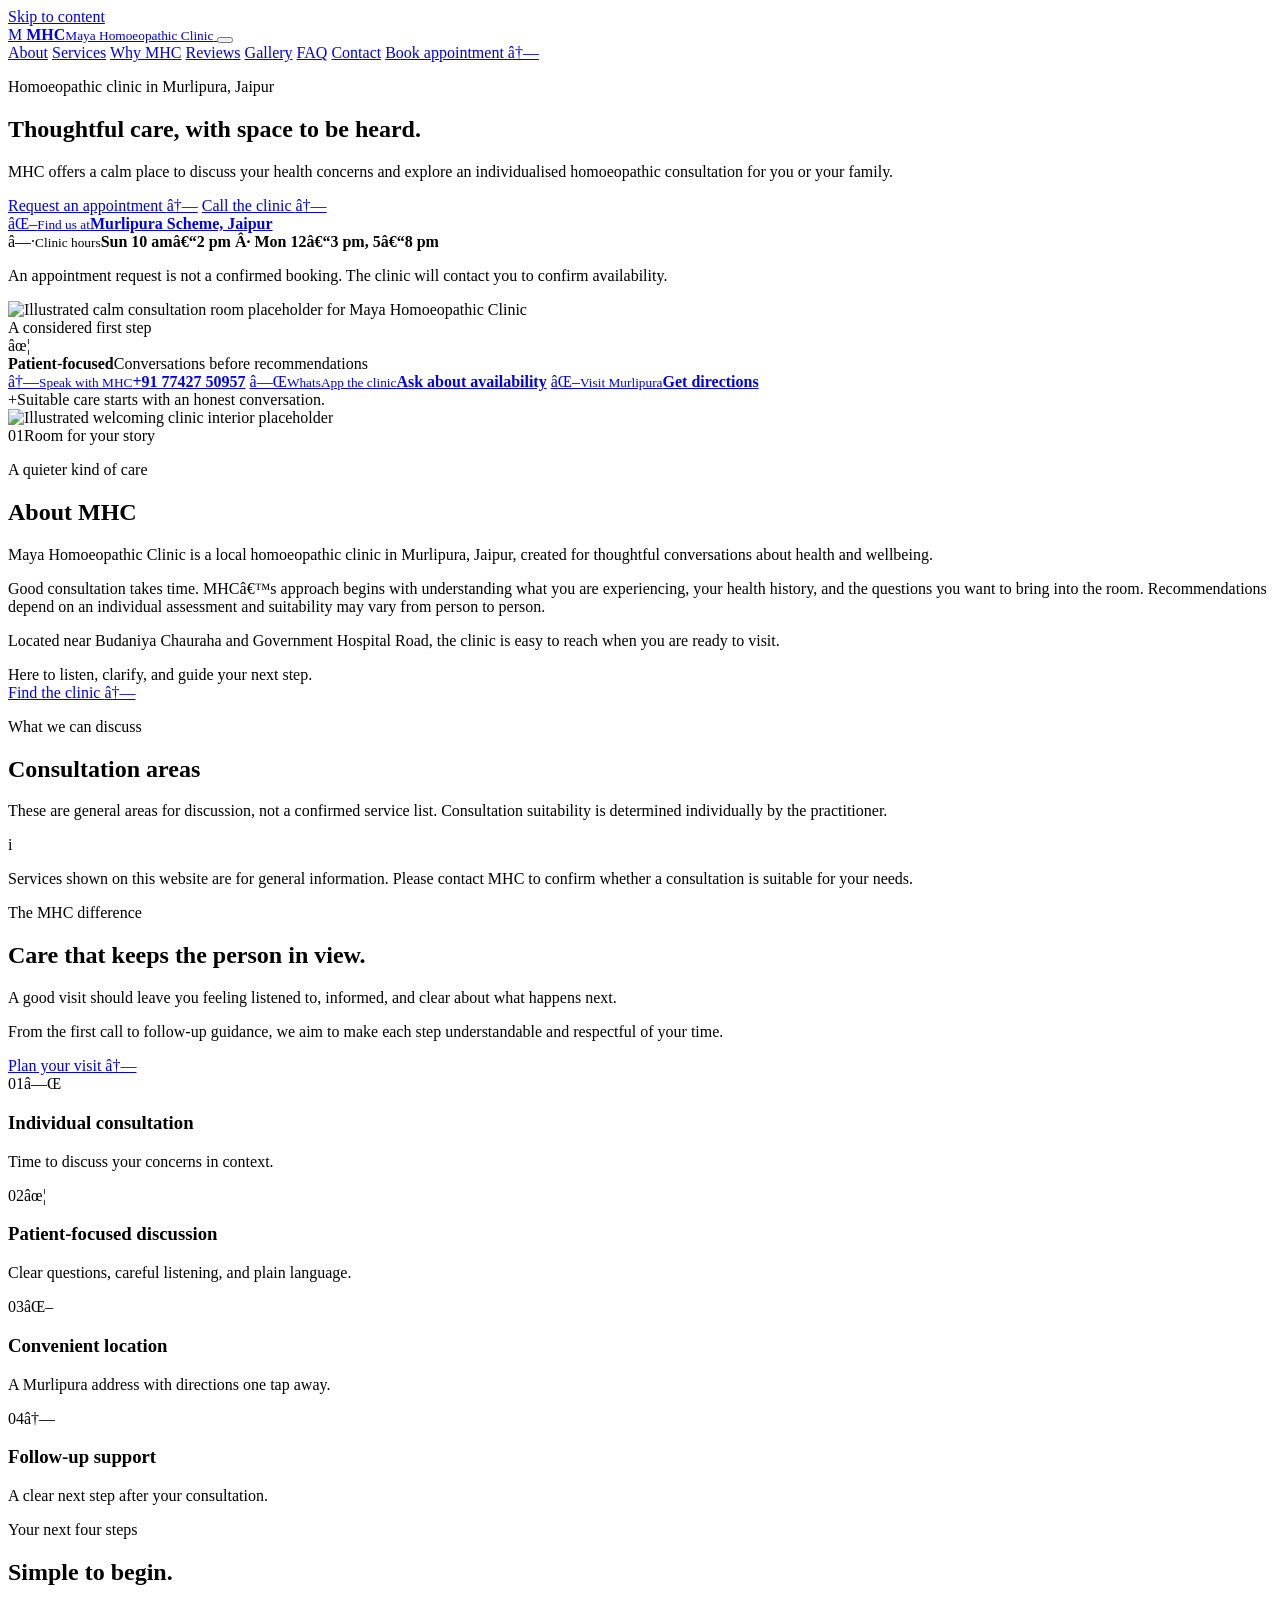
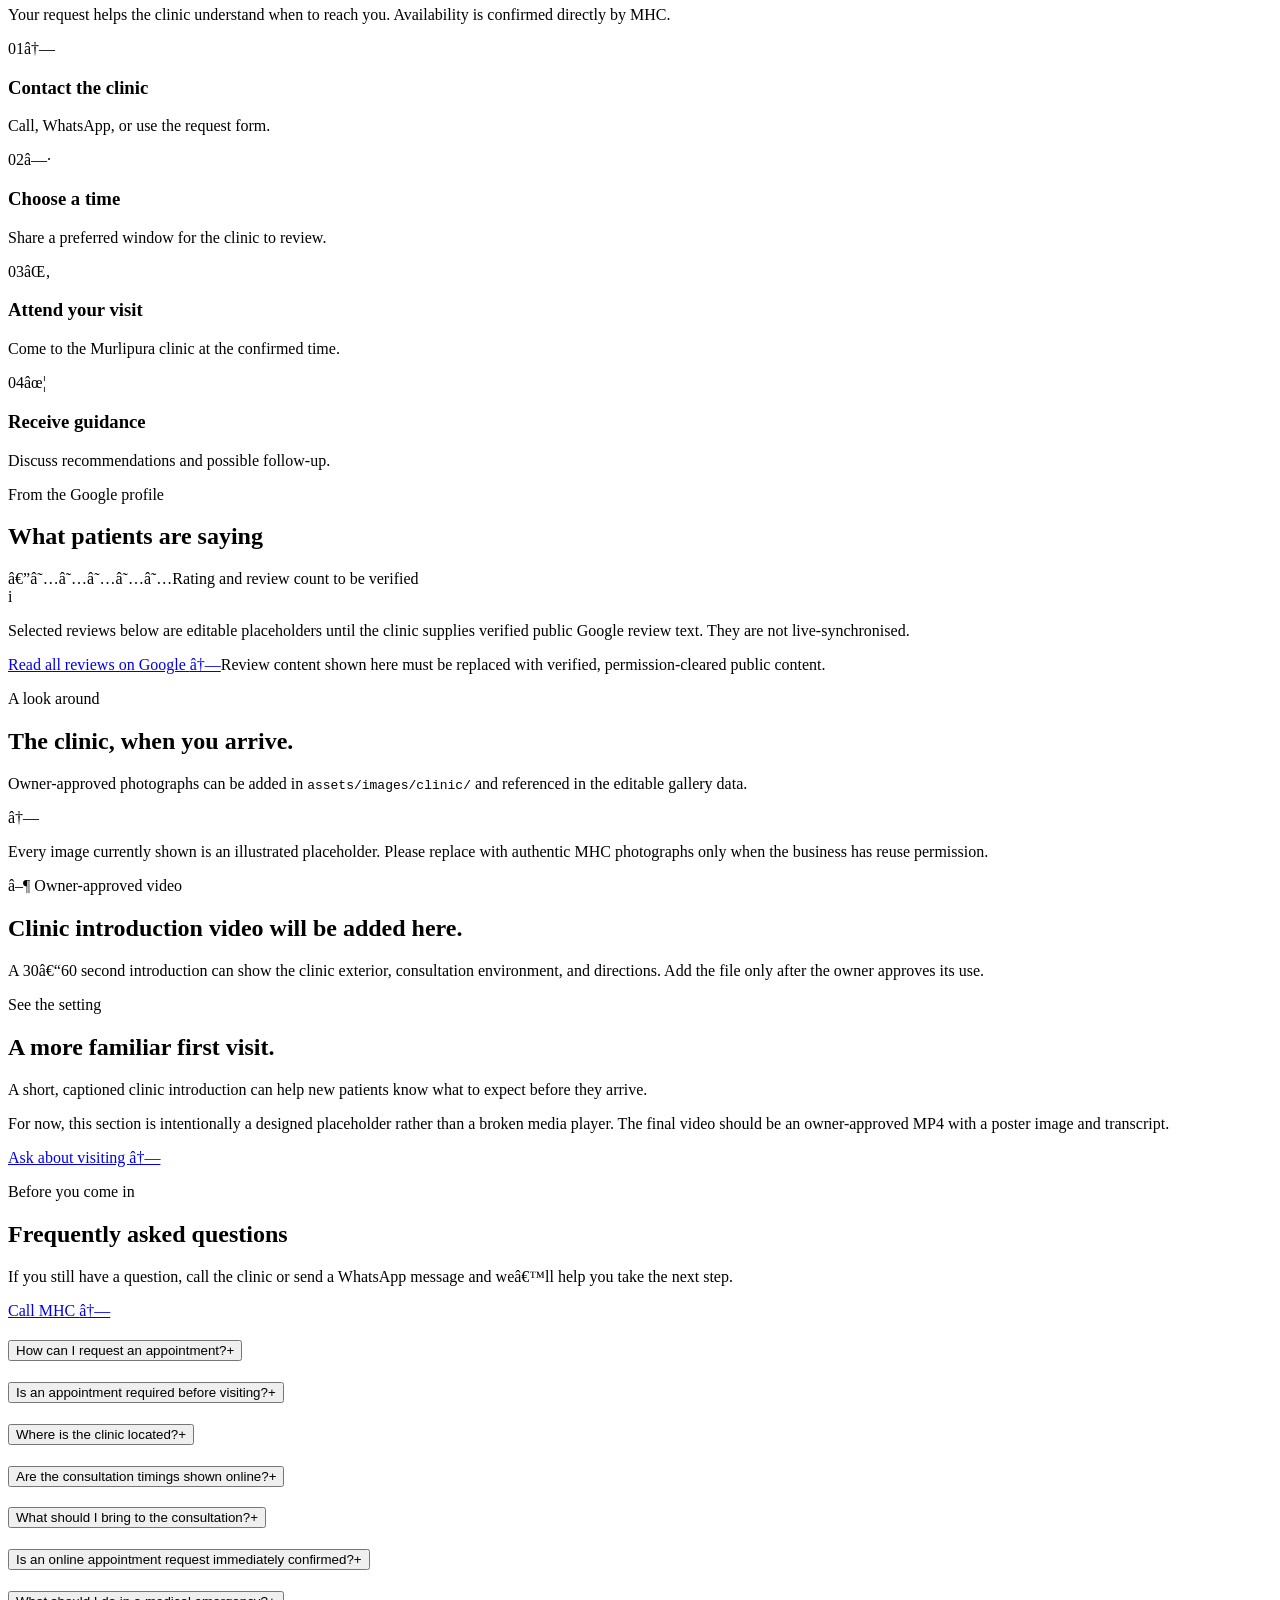
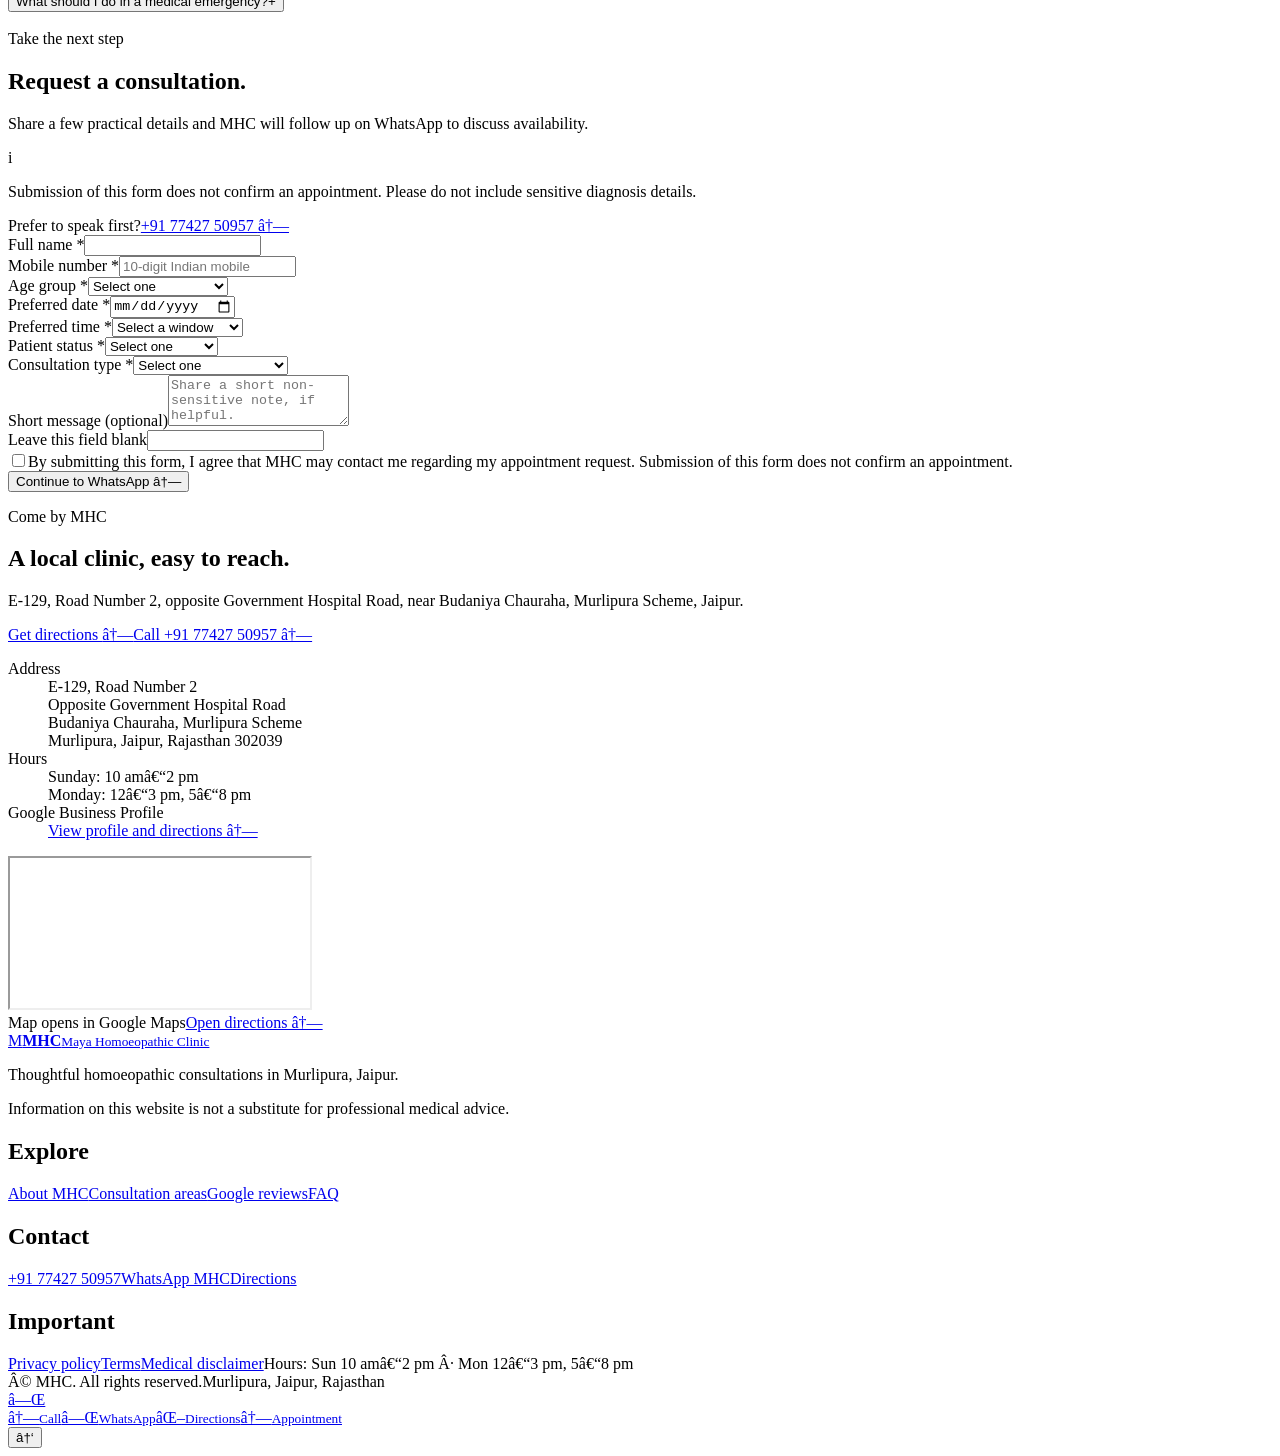
==== index.html @ d39093b4 "Add MHC clinic website" ====
<!doctype html>
<html lang="en">
<head>
  <meta charset="utf-8">
  <meta name="viewport" content="width=device-width, initial-scale=1">
  <meta name="theme-color" content="#173f3a">
  <meta name="description" content="Maya Homoeopathic Clinic in Murlipura, Jaipur. Request an individualised homoeopathic consultation, call the clinic, or get directions to E-129, Road Number 2.">
  <meta name="robots" content="index, follow">
  <link rel="canonical" href="./">
  <meta property="og:type" content="website">
  <meta property="og:title" content="MHC â€“ Maya Homoeopathic Clinic in Murlipura, Jaipur">
  <meta property="og:description" content="A calm, patient-focused homoeopathic clinic in Murlipura, Jaipur. Discuss your health concerns and request a consultation.">
  <meta property="og:image" content="assets/images/placeholders/hero-illustration.svg">
  <meta property="og:url" content="./">
  <meta name="twitter:card" content="summary_large_image">
  <meta name="twitter:title" content="MHC â€“ Maya Homoeopathic Clinic in Murlipura, Jaipur">
  <meta name="twitter:description" content="Patient-focused homoeopathic consultations in Murlipura, Jaipur.">
  <meta name="twitter:image" content="assets/images/placeholders/hero-illustration.svg">
  <link rel="icon" href="favicon.svg" type="image/svg+xml">
  <link rel="manifest" href="manifest.webmanifest">
  <link rel="stylesheet" href="assets/css/style.css">
  <link rel="stylesheet" href="assets/css/responsive.css">
  <script type="application/ld+json" id="local-business-schema"></script>
  <title>MHC â€“ Maya Homoeopathic Clinic in Murlipura, Jaipur</title>
</head>
<body>
  <a class="skip-link" href="#main-content">Skip to content</a>

  <header class="site-header" data-header>
    <div class="container header-inner">
      <a class="brand" href="#home" aria-label="MHC home">
        <span class="brand-mark" aria-hidden="true">M</span>
        <span class="brand-copy"><strong>MHC</strong><small>Maya Homoeopathic Clinic</small></span>
      </a>
      <button class="menu-toggle" type="button" aria-expanded="false" aria-controls="site-navigation" aria-label="Open navigation menu" data-menu-toggle>
        <span></span><span></span><span></span>
      </button>
      <nav class="site-navigation" id="site-navigation" aria-label="Primary navigation" data-navigation>
        <a href="#about">About</a>
        <a href="#services">Services</a>
        <a href="#why-mhc">Why MHC</a>
        <a href="#reviews">Reviews</a>
        <a href="#gallery">Gallery</a>
        <a href="#faq">FAQ</a>
        <a href="#contact">Contact</a>
        <a class="button button-small button-light nav-appointment" href="#appointment">Book appointment <span aria-hidden="true">â†—</span></a>
      </nav>
    </div>
  </header>

  <main id="main-content">
    <section class="hero section-dark" id="home" aria-labelledby="hero-title">
      <div class="hero-grain" aria-hidden="true"></div>
      <div class="container hero-grid">
        <div class="hero-copy reveal">
          <p class="eyebrow eyebrow-light"><span class="eyebrow-dot"></span> Homoeopathic clinic in Murlipura, Jaipur</p>
          <h1 id="hero-title">Thoughtful care, with space to be heard.</h1>
          <p class="hero-intro">MHC offers a calm place to discuss your health concerns and explore an individualised homoeopathic consultation for you or your family.</p>
          <div class="hero-actions">
            <a class="button button-primary" href="#appointment">Request an appointment <span aria-hidden="true">â†—</span></a>
            <a class="text-link light-link" href="tel:+917742750957">Call the clinic <span aria-hidden="true">â†—</span></a>
          </div>
          <div class="hero-meta">
            <a class="meta-item" href="https://maps.app.goo.gl/C6GqfpCFMwrkzAmm8" target="_blank" rel="noopener noreferrer">
              <span class="meta-icon" aria-hidden="true">âŒ–</span><span><small>Find us at</small><strong>Murlipura Scheme, Jaipur</strong></span>
            </a>
            <span class="meta-divider" aria-hidden="true"></span>
            <div class="meta-item meta-muted"><span class="meta-icon" aria-hidden="true">â—·</span><span><small>Clinic hours</small><strong data-hours-summary>Sun 10 amâ€“2 pm Â· Mon 12â€“3 pm, 5â€“8 pm</strong></span></div>
          </div>
          <p class="micro-note light-note">An appointment request is not a confirmed booking. The clinic will contact you to confirm availability.</p>
        </div>
        <div class="hero-visual reveal reveal-delay">
          <div class="hero-image-frame">
            <!-- Placeholder image: replace with an owner-approved MHC clinic photograph before publishing. -->
            <img src="assets/images/placeholders/hero-illustration.svg" width="760" height="820" alt="Illustrated calm consultation room placeholder for Maya Homoeopathic Clinic" fetchpriority="high">
            <div class="image-label"><span class="image-label-dot"></span> A considered first step</div>
          </div>
          <div class="hero-floating-card">
            <span class="floating-card-icon" aria-hidden="true">âœ¦</span>
            <div><strong>Patient-focused</strong><span>Conversations before recommendations</span></div>
          </div>
        </div>
      </div>
      <div class="hero-bottom-line" aria-hidden="true"><span></span><span></span><span></span></div>
    </section>

    <section class="trust-strip" aria-label="MHC quick actions">
      <div class="container trust-grid">
        <a class="trust-action" href="tel:+917742750957"><span class="action-icon" aria-hidden="true">â†—</span><span><small>Speak with MHC</small><strong>+91 77427 50957</strong></span></a>
        <a class="trust-action" href="https://wa.me/917742750957?text=Hello%20MHC%2C%20I%20would%20like%20to%20request%20an%20appointment.%20Please%20share%20the%20available%20consultation%20time." target="_blank" rel="noopener noreferrer"><span class="action-icon action-icon-sage" aria-hidden="true">â—Œ</span><span><small>WhatsApp the clinic</small><strong>Ask about availability</strong></span></a>
        <a class="trust-action" href="https://maps.app.goo.gl/C6GqfpCFMwrkzAmm8" target="_blank" rel="noopener noreferrer"><span class="action-icon action-icon-gold" aria-hidden="true">âŒ–</span><span><small>Visit Murlipura</small><strong>Get directions</strong></span></a>
        <div class="trust-note"><span class="trust-note-mark" aria-hidden="true">+</span><span>Suitable care starts with an honest conversation.</span></div>
      </div>
    </section>

    <section class="section section-ivory" id="about" aria-labelledby="about-title">
      <div class="container split-grid about-grid">
        <div class="section-visual reveal">
          <div class="arch-image">
            <!-- Placeholder image: replace with an authentic MHC reception or consultation photograph before publishing. -->
            <img src="assets/images/placeholders/about-illustration.svg" width="700" height="820" alt="Illustrated welcoming clinic interior placeholder" loading="lazy">
          </div>
          <div class="visual-caption"><span>01</span><span>Room for your story</span></div>
        </div>
        <div class="section-copy reveal">
          <p class="eyebrow">A quieter kind of care</p>
          <h2 id="about-title">About MHC</h2>
          <p class="lead">Maya Homoeopathic Clinic is a local homoeopathic clinic in Murlipura, Jaipur, created for thoughtful conversations about health and wellbeing.</p>
          <p>Good consultation takes time. MHCâ€™s approach begins with understanding what you are experiencing, your health history, and the questions you want to bring into the room. Recommendations depend on an individual assessment and suitability may vary from person to person.</p>
          <p>Located near Budaniya Chauraha and Government Hospital Road, the clinic is easy to reach when you are ready to visit.</p>
          <div class="signature-row"><span class="signature-line"></span><span>Here to listen, clarify, and guide your next step.</span></div>
          <a class="text-link" href="#contact">Find the clinic <span aria-hidden="true">â†—</span></a>
        </div>
      </div>
    </section>

    <section class="section section-sage" id="services" aria-labelledby="services-title">
      <div class="container">
        <div class="section-heading heading-row reveal">
          <div><p class="eyebrow">What we can discuss</p><h2 id="services-title">Consultation areas</h2></div>
          <p class="heading-aside">These are general areas for discussion, not a confirmed service list. Consultation suitability is determined individually by the practitioner.</p>
        </div>
        <div class="services-grid" data-services></div>
        <div class="notice notice-light"><span class="notice-icon" aria-hidden="true">i</span><p>Services shown on this website are for general information. Please contact MHC to confirm whether a consultation is suitable for your needs.</p></div>
      </div>
    </section>

    <section class="section section-ivory why-section" id="why-mhc" aria-labelledby="why-title">
      <div class="container why-grid">
        <div class="section-copy reveal"><p class="eyebrow">The MHC difference</p><h2 id="why-title">Care that keeps the person in view.</h2><p class="lead">A good visit should leave you feeling listened to, informed, and clear about what happens next.</p><p>From the first call to follow-up guidance, we aim to make each step understandable and respectful of your time.</p><a class="button button-outline" href="#appointment">Plan your visit <span aria-hidden="true">â†—</span></a></div>
        <div class="principles-grid reveal reveal-delay">
          <article class="principle-card"><span class="principle-number">01</span><span class="principle-icon" aria-hidden="true">â—Œ</span><h3>Individual consultation</h3><p>Time to discuss your concerns in context.</p></article>
          <article class="principle-card"><span class="principle-number">02</span><span class="principle-icon" aria-hidden="true">âœ¦</span><h3>Patient-focused discussion</h3><p>Clear questions, careful listening, and plain language.</p></article>
          <article class="principle-card"><span class="principle-number">03</span><span class="principle-icon" aria-hidden="true">âŒ–</span><h3>Convenient location</h3><p>A Murlipura address with directions one tap away.</p></article>
          <article class="principle-card"><span class="principle-number">04</span><span class="principle-icon" aria-hidden="true">â†—</span><h3>Follow-up support</h3><p>A clear next step after your consultation.</p></article>
        </div>
      </div>
    </section>

    <section class="journey-band section-dark" aria-labelledby="journey-title">
      <div class="container">
        <div class="heading-row journey-heading reveal"><div><p class="eyebrow eyebrow-light">Your next four steps</p><h2 id="journey-title">Simple to begin.</h2></div><p class="heading-aside light-copy">Your request helps the clinic understand when to reach you. Availability is confirmed directly by MHC.</p></div>
        <div class="journey-grid">
          <div class="journey-step reveal"><span class="journey-index">01</span><span class="journey-icon" aria-hidden="true">â†—</span><h3>Contact the clinic</h3><p>Call, WhatsApp, or use the request form.</p></div>
          <div class="journey-step reveal reveal-delay"><span class="journey-index">02</span><span class="journey-icon" aria-hidden="true">â—·</span><h3>Choose a time</h3><p>Share a preferred window for the clinic to review.</p></div>
          <div class="journey-step reveal reveal-delay-2"><span class="journey-index">03</span><span class="journey-icon" aria-hidden="true">âŒ‚</span><h3>Attend your visit</h3><p>Come to the Murlipura clinic at the confirmed time.</p></div>
          <div class="journey-step reveal reveal-delay-3"><span class="journey-index">04</span><span class="journey-icon" aria-hidden="true">âœ¦</span><h3>Receive guidance</h3><p>Discuss recommendations and possible follow-up.</p></div>
        </div>
      </div>
    </section>

    <section class="section section-ivory review-section" id="reviews" aria-labelledby="reviews-title">
      <div class="container">
        <div class="heading-row reveal"><div><p class="eyebrow">From the Google profile</p><h2 id="reviews-title">What patients are saying</h2></div><div class="review-summary" data-review-summary><span class="rating-number">â€”</span><span class="stars" aria-label="Rating not yet verified">â˜…â˜…â˜…â˜…â˜…</span><span class="review-count">Rating and review count to be verified</span></div></div>
        <div class="review-disclaimer reveal"><span class="notice-icon" aria-hidden="true">i</span><p>Selected reviews below are editable placeholders until the clinic supplies verified public Google review text. They are not live-synchronised.</p></div>
        <div class="reviews-stage reveal" data-reviews-stage>
          <div class="reviews-grid" data-reviews-grid></div>
          <div class="carousel-controls" data-carousel-controls hidden><button class="icon-button" type="button" aria-label="Previous review" data-review-prev>â†</button><span data-review-position>1 / 1</span><button class="icon-button" type="button" aria-label="Next review" data-review-next>â†’</button></div>
        </div>
        <div class="review-links"><a class="button button-outline" href="https://maps.app.goo.gl/C6GqfpCFMwrkzAmm8" target="_blank" rel="noopener noreferrer">Read all reviews on Google <span aria-hidden="true">â†—</span></a><span class="micro-note">Review content shown here must be replaced with verified, permission-cleared public content.</span></div>
      </div>
    </section>

    <section class="section section-beige" id="gallery" aria-labelledby="gallery-title">
      <div class="container">
        <div class="heading-row reveal"><div><p class="eyebrow">A look around</p><h2 id="gallery-title">The clinic, when you arrive.</h2></div><p class="heading-aside">Owner-approved photographs can be added in <code>assets/images/clinic/</code> and referenced in the editable gallery data.</p></div>
        <div class="gallery-grid reveal" data-gallery-grid></div>
        <div class="notice notice-beige"><span class="notice-icon" aria-hidden="true">â†—</span><p>Every image currently shown is an illustrated placeholder. Please replace with authentic MHC photographs only when the business has reuse permission.</p></div>
      </div>
    </section>

    <section class="section section-ivory video-section" aria-labelledby="video-title">
      <div class="container video-grid">
        <div class="video-placeholder reveal" data-video-placeholder>
          <span class="video-orbit" aria-hidden="true"><span>â–¶</span></span>
          <span class="video-label">Owner-approved video</span>
          <h2>Clinic introduction video will be added here.</h2>
          <p>A 30â€“60 second introduction can show the clinic exterior, consultation environment, and directions. Add the file only after the owner approves its use.</p>
        </div>
        <div class="section-copy reveal reveal-delay"><p class="eyebrow">See the setting</p><h2 id="video-title">A more familiar first visit.</h2><p class="lead">A short, captioned clinic introduction can help new patients know what to expect before they arrive.</p><p>For now, this section is intentionally a designed placeholder rather than a broken media player. The final video should be an owner-approved MP4 with a poster image and transcript.</p><a class="text-link" href="#contact">Ask about visiting <span aria-hidden="true">â†—</span></a></div>
      </div>
    </section>

    <section class="section section-sage faq-section" id="faq" aria-labelledby="faq-title">
      <div class="container faq-grid">
        <div class="section-copy reveal"><p class="eyebrow">Before you come in</p><h2 id="faq-title">Frequently asked questions</h2><p class="lead">If you still have a question, call the clinic or send a WhatsApp message and weâ€™ll help you take the next step.</p><a class="button button-outline" href="tel:+917742750957">Call MHC <span aria-hidden="true">â†—</span></a></div>
        <div class="faq-list reveal reveal-delay" data-faq-list>
          <div class="faq-item"><h3><button type="button" aria-expanded="false" aria-controls="faq-answer-1" id="faq-question-1" data-faq-trigger>How can I request an appointment?<span aria-hidden="true">+</span></button></h3><div class="faq-answer" id="faq-answer-1" role="region" aria-labelledby="faq-question-1" hidden><p>Use the appointment form on this page, call <a href="tel:+917742750957">+91 77427 50957</a>, or send a WhatsApp message. The clinic will contact you to confirm availability.</p></div></div>
          <div class="faq-item"><h3><button type="button" aria-expanded="false" aria-controls="faq-answer-2" id="faq-question-2" data-faq-trigger>Is an appointment required before visiting?<span aria-hidden="true">+</span></button></h3><div class="faq-answer" id="faq-answer-2" role="region" aria-labelledby="faq-question-2" hidden><p>Please contact the clinic before visiting so the current consultation availability can be confirmed.</p></div></div>
          <div class="faq-item"><h3><button type="button" aria-expanded="false" aria-controls="faq-answer-3" id="faq-question-3" data-faq-trigger>Where is the clinic located?<span aria-hidden="true">+</span></button></h3><div class="faq-answer" id="faq-answer-3" role="region" aria-labelledby="faq-question-3" hidden><p>MHC is at E-129, Road Number 2, Opposite Government Hospital Road, Budaniya Chauraha, Murlipura Scheme, Murlipura, Jaipur, Rajasthan 302039.</p></div></div>
          <div class="faq-item"><h3><button type="button" aria-expanded="false" aria-controls="faq-answer-4" id="faq-question-4" data-faq-trigger>Are the consultation timings shown online?<span aria-hidden="true">+</span></button></h3><div class="faq-answer" id="faq-answer-4" role="region" aria-labelledby="faq-question-4" hidden><p data-hours-faq>Current verified hours are Sunday, 10 amâ€“2 pm, and Monday, 12â€“3 pm and 5â€“8 pm. Please call or WhatsApp the clinic to confirm availability and other days.</p></div></div>
          <div class="faq-item"><h3><button type="button" aria-expanded="false" aria-controls="faq-answer-5" id="faq-question-5" data-faq-trigger>What should I bring to the consultation?<span aria-hidden="true">+</span></button></h3><div class="faq-answer" id="faq-answer-5" role="region" aria-labelledby="faq-question-5" hidden><p>Bring any relevant health history or current medication information you are comfortable discussing. Avoid sharing sensitive diagnosis details in the public form.</p></div></div>
          <div class="faq-item"><h3><button type="button" aria-expanded="false" aria-controls="faq-answer-6" id="faq-question-6" data-faq-trigger>Is an online appointment request immediately confirmed?<span aria-hidden="true">+</span></button></h3><div class="faq-answer" id="faq-answer-6" role="region" aria-labelledby="faq-question-6" hidden><p>No. The form sends a request to WhatsApp; MHC must reply and confirm the available time directly.</p></div></div>
          <div class="faq-item faq-emergency"><h3><button type="button" aria-expanded="false" aria-controls="faq-answer-7" id="faq-question-7" data-faq-trigger>What should I do in a medical emergency?<span aria-hidden="true">+</span></button></h3><div class="faq-answer" id="faq-answer-7" role="region" aria-labelledby="faq-question-7" hidden><p>This clinic website is not an emergency service. For a medical emergency, contact the appropriate emergency service or visit the nearest emergency department immediately.</p></div></div>
        </div>
      </div>
    </section>

    <section class="section section-ivory appointment-section" id="appointment" aria-labelledby="appointment-title">
      <div class="container appointment-grid">
        <div class="appointment-intro reveal"><p class="eyebrow">Take the next step</p><h2 id="appointment-title">Request a consultation.</h2><p class="lead">Share a few practical details and MHC will follow up on WhatsApp to discuss availability.</p><div class="appointment-note"><span class="notice-icon" aria-hidden="true">i</span><p>Submission of this form does not confirm an appointment. Please do not include sensitive diagnosis details.</p></div><div class="appointment-contact"><span>Prefer to speak first?</span><a href="tel:+917742750957">+91 77427 50957 <span aria-hidden="true">â†—</span></a></div></div>
        <div class="form-card reveal reveal-delay">
          <form id="appointment-form" novalidate>
            <div class="form-grid">
              <div class="field field-full"><label for="full-name">Full name <span aria-hidden="true">*</span></label><input id="full-name" name="fullName" type="text" autocomplete="name" required aria-describedby="full-name-error"><span class="field-error" id="full-name-error" role="alert"></span></div>
              <div class="field"><label for="mobile-number">Mobile number <span aria-hidden="true">*</span></label><input id="mobile-number" name="mobile" type="tel" inputmode="numeric" autocomplete="tel" placeholder="10-digit Indian mobile" required aria-describedby="mobile-number-error"><span class="field-error" id="mobile-number-error" role="alert"></span></div>
              <div class="field"><label for="age-group">Age group <span aria-hidden="true">*</span></label><select id="age-group" name="ageGroup" required aria-describedby="age-group-error"><option value="">Select one</option><option>Child (under 12)</option><option>Teenager (12â€“17)</option><option>Adult (18â€“59)</option><option>60+</option></select><span class="field-error" id="age-group-error" role="alert"></span></div>
              <div class="field"><label for="preferred-date">Preferred date <span aria-hidden="true">*</span></label><input id="preferred-date" name="preferredDate" type="date" required aria-describedby="preferred-date-error"><span class="field-error" id="preferred-date-error" role="alert"></span></div>
              <div class="field"><label for="preferred-time">Preferred time <span aria-hidden="true">*</span></label><select id="preferred-time" name="preferredTime" required aria-describedby="preferred-time-error"><option value="">Select a window</option><option>Morning</option><option>Afternoon</option><option>Evening</option><option>Any available time</option></select><span class="field-error" id="preferred-time-error" role="alert"></span></div>
              <div class="field"><label for="patient-status">Patient status <span aria-hidden="true">*</span></label><select id="patient-status" name="patientStatus" required aria-describedby="patient-status-error"><option value="">Select one</option><option>New patient</option><option>Existing patient</option></select><span class="field-error" id="patient-status-error" role="alert"></span></div>
              <div class="field"><label for="consultation-type">Consultation type <span aria-hidden="true">*</span></label><select id="consultation-type" name="consultationType" required aria-describedby="consultation-type-error"><option value="">Select one</option><option>General consultation</option><option>Family consultation</option><option>Follow-up consultation</option><option>Not sure yet</option></select><span class="field-error" id="consultation-type-error" role="alert"></span></div>
              <div class="field field-full"><label for="short-message">Short message <span class="optional">(optional)</span></label><textarea id="short-message" name="message" rows="3" maxlength="240" placeholder="Share a short non-sensitive note, if helpful."></textarea></div>
              <div class="honeypot" aria-hidden="true"><label for="website">Leave this field blank</label><input id="website" name="website" type="text" tabindex="-1" autocomplete="off"></div>
              <div class="field field-full consent-field"><label class="checkbox-label" for="consent"><input id="consent" name="consent" type="checkbox" required aria-describedby="consent-error"><span>By submitting this form, I agree that MHC may contact me regarding my appointment request. Submission of this form does not confirm an appointment.</span></label><span class="field-error" id="consent-error" role="alert"></span></div>
              <div class="field field-full"><button class="button button-primary button-submit" type="submit" data-submit-button>Continue to WhatsApp <span aria-hidden="true">â†—</span></button><p class="form-status" id="form-status" role="status" aria-live="polite"></p></div>
            </div>
          </form>
        </div>
      </div>
    </section>

    <section class="section contact-section section-dark" id="contact" aria-labelledby="contact-title">
      <div class="container contact-grid">
        <div class="contact-copy reveal"><p class="eyebrow eyebrow-light">Come by MHC</p><h2 id="contact-title">A local clinic, easy to reach.</h2><p class="lead light-copy">E-129, Road Number 2, opposite Government Hospital Road, near Budaniya Chauraha, Murlipura Scheme, Jaipur.</p><div class="contact-actions"><a class="button button-primary" href="https://maps.app.goo.gl/C6GqfpCFMwrkzAmm8" target="_blank" rel="noopener noreferrer">Get directions <span aria-hidden="true">â†—</span></a><a class="text-link light-link" href="tel:+917742750957">Call +91 77427 50957 <span aria-hidden="true">â†—</span></a></div><dl class="contact-list"><div><dt>Address</dt><dd>E-129, Road Number 2<br>Opposite Government Hospital Road<br>Budaniya Chauraha, Murlipura Scheme<br>Murlipura, Jaipur, Rajasthan 302039</dd></div><div><dt>Hours</dt><dd data-hours-list>Sunday: 10 amâ€“2 pm<br>Monday: 12â€“3 pm, 5â€“8 pm</dd></div><div><dt>Google Business Profile</dt><dd><a href="https://maps.app.goo.gl/C6GqfpCFMwrkzAmm8" target="_blank" rel="noopener noreferrer">View profile and directions â†—</a></dd></div></dl></div>
        <div class="map-card reveal reveal-delay"><iframe title="Map showing Maya Homoeopathic Clinic area in Murlipura, Jaipur" src="https://www.google.com/maps?q=E-129%2C%20Road%20Number%202%2C%20Murlipura%2C%20Jaipur%2C%20Rajasthan%20302039&output=embed" loading="lazy" referrerpolicy="no-referrer-when-downgrade"></iframe><div class="map-fallback"><span>Map opens in Google Maps</span><a href="https://maps.app.goo.gl/C6GqfpCFMwrkzAmm8" target="_blank" rel="noopener noreferrer">Open directions â†—</a></div></div>
      </div>
    </section>
  </main>

  <footer class="site-footer">
    <div class="container footer-grid">
      <div class="footer-brand"><a class="brand brand-footer" href="#home" aria-label="Back to MHC home"><span class="brand-mark" aria-hidden="true">M</span><span class="brand-copy"><strong>MHC</strong><small>Maya Homoeopathic Clinic</small></span></a><p>Thoughtful homoeopathic consultations in Murlipura, Jaipur.</p><p class="footer-disclaimer">Information on this website is not a substitute for professional medical advice.</p></div>
      <div class="footer-column"><h2>Explore</h2><a href="#about">About MHC</a><a href="#services">Consultation areas</a><a href="#reviews">Google reviews</a><a href="#faq">FAQ</a></div>
      <div class="footer-column"><h2>Contact</h2><a href="tel:+917742750957">+91 77427 50957</a><a href="https://wa.me/917742750957?text=Hello%20MHC%2C%20I%20would%20like%20to%20request%20an%20appointment.%20Please%20share%20the%20available%20consultation%20time." target="_blank" rel="noopener noreferrer">WhatsApp MHC</a><a href="https://maps.app.goo.gl/C6GqfpCFMwrkzAmm8" target="_blank" rel="noopener noreferrer">Directions</a></div>
      <div class="footer-column"><h2>Important</h2><a href="privacy-policy.html">Privacy policy</a><a href="terms.html">Terms</a><a href="disclaimer.html">Medical disclaimer</a><span>Hours: Sun 10 amâ€“2 pm Â· Mon 12â€“3 pm, 5â€“8 pm</span></div>
    </div>
    <div class="container footer-bottom"><span>Â© <span data-copyright-year></span> MHC. All rights reserved.</span><span>Murlipura, Jaipur, Rajasthan</span></div>
  </footer>

  <a class="floating-whatsapp" href="https://wa.me/917742750957?text=Hello%20MHC%2C%20I%20would%20like%20to%20request%20an%20appointment.%20Please%20share%20the%20available%20consultation%20time." target="_blank" rel="noopener noreferrer" aria-label="Message MHC on WhatsApp"><span aria-hidden="true">â—Œ</span></a>
  <div class="mobile-actions" aria-label="Quick actions"><a href="tel:+917742750957"><span aria-hidden="true">â†—</span><small>Call</small></a><a href="https://wa.me/917742750957?text=Hello%20MHC%2C%20I%20would%20like%20to%20request%20an%20appointment.%20Please%20share%20the%20available%20consultation%20time." target="_blank" rel="noopener noreferrer"><span aria-hidden="true">â—Œ</span><small>WhatsApp</small></a><a href="https://maps.app.goo.gl/C6GqfpCFMwrkzAmm8" target="_blank" rel="noopener noreferrer"><span aria-hidden="true">âŒ–</span><small>Directions</small></a><a href="#appointment"><span aria-hidden="true">â†—</span><small>Appointment</small></a></div>
  <button class="scroll-top" type="button" aria-label="Scroll to top" data-scroll-top>â†‘</button>

  <div class="lightbox" role="dialog" aria-modal="true" aria-labelledby="lightbox-title" hidden data-lightbox><div class="lightbox-backdrop" data-lightbox-close></div><div class="lightbox-panel"><button class="lightbox-close" type="button" aria-label="Close image viewer" data-lightbox-close>Ã—</button><button class="lightbox-nav lightbox-prev" type="button" aria-label="Previous image" data-lightbox-prev>â†</button><figure><img src="" alt="" data-lightbox-image><figcaption id="lightbox-title" data-lightbox-caption></figcaption></figure><button class="lightbox-nav lightbox-next" type="button" aria-label="Next image" data-lightbox-next>â†’</button></div></div>

  <script src="assets/js/content-data.js"></script>
  <script src="assets/js/main.js" defer></script>
  <script src="assets/js/reviews.js" defer></script>
  <script src="assets/js/appointment.js" defer></script>
</body>
</html>
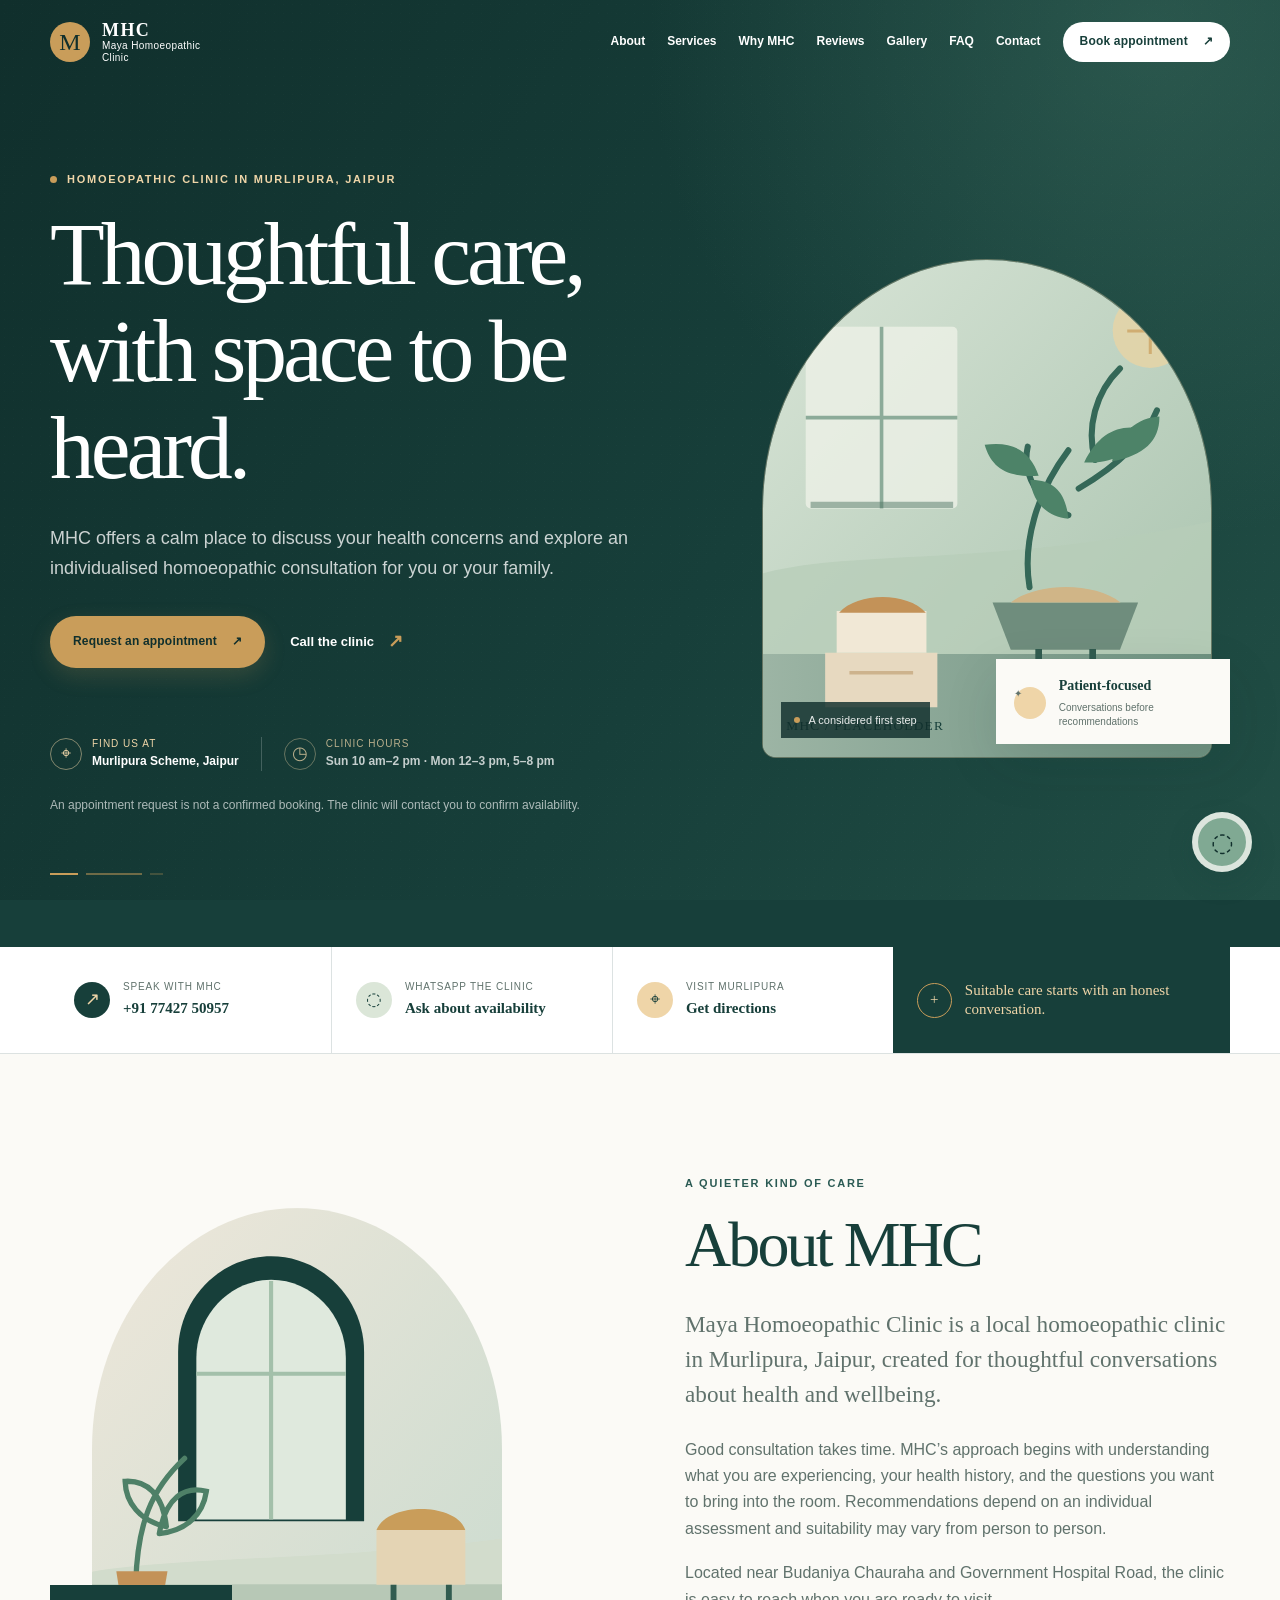
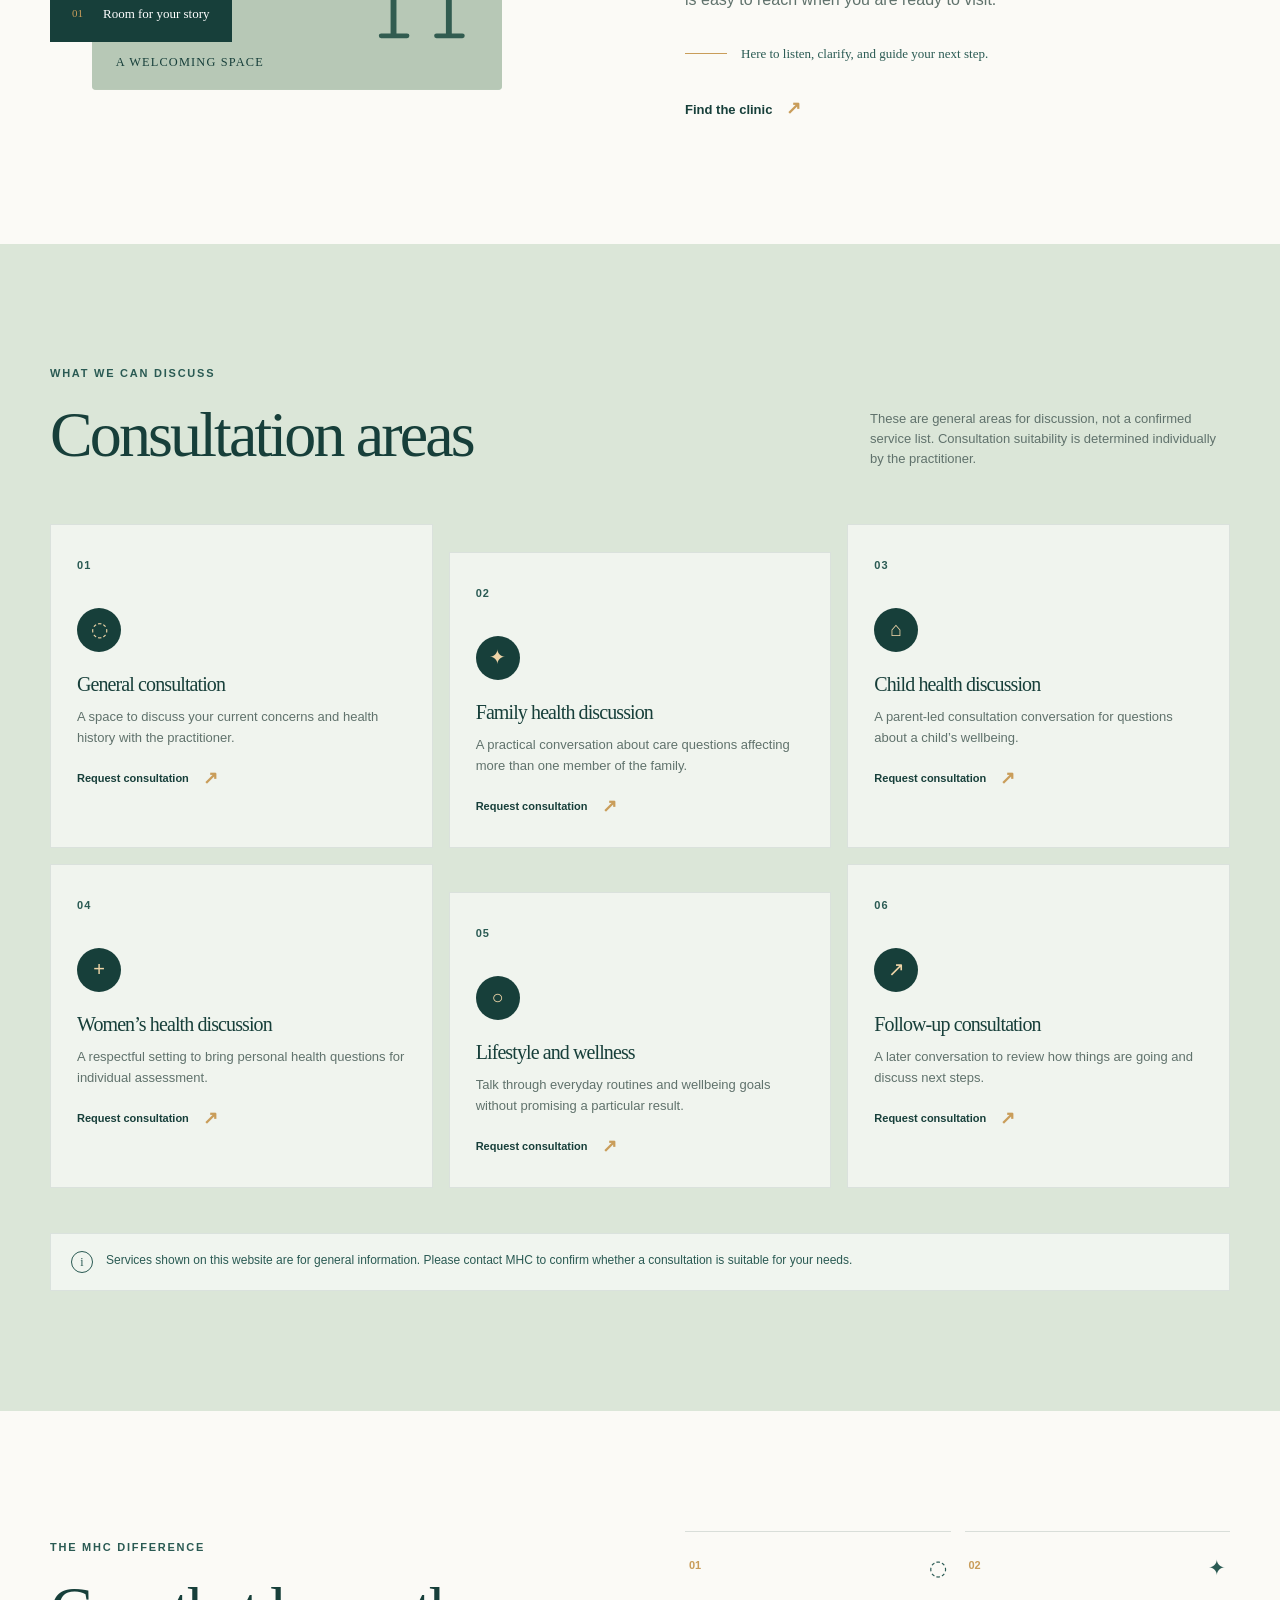
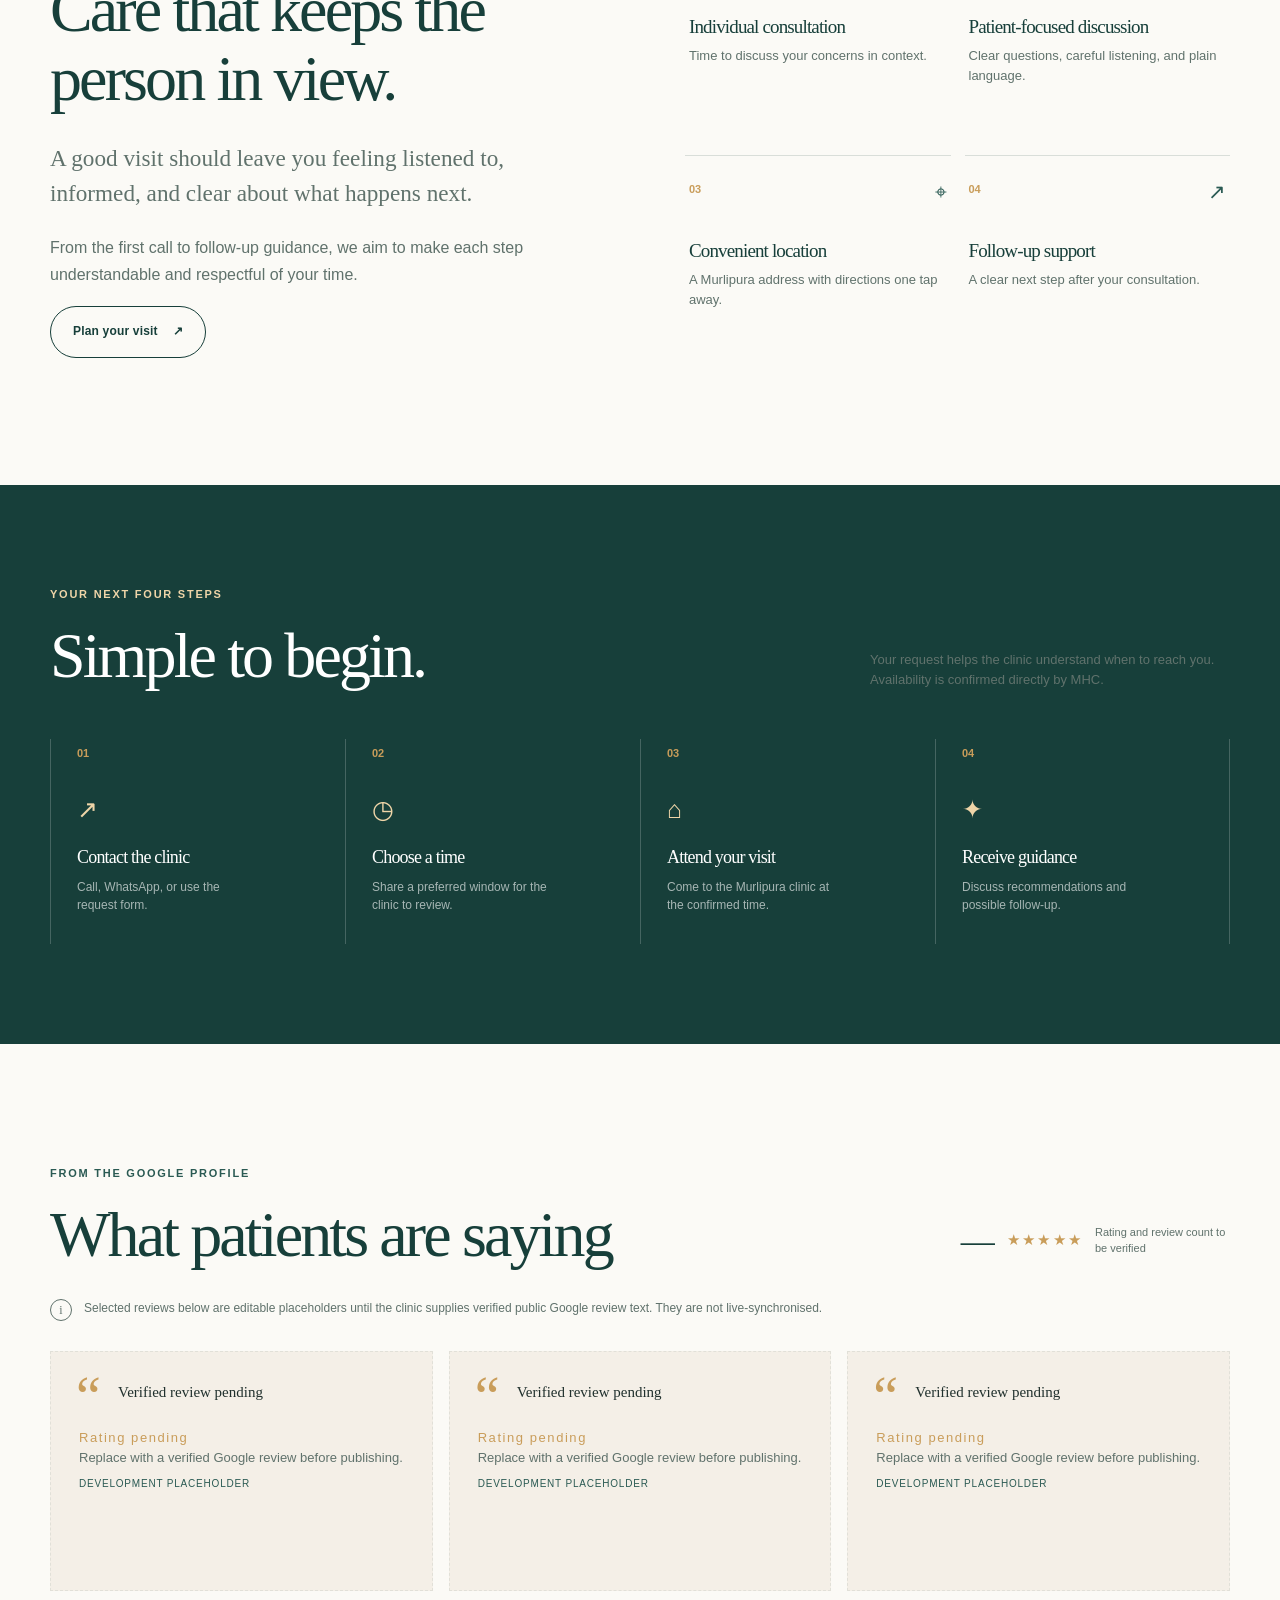
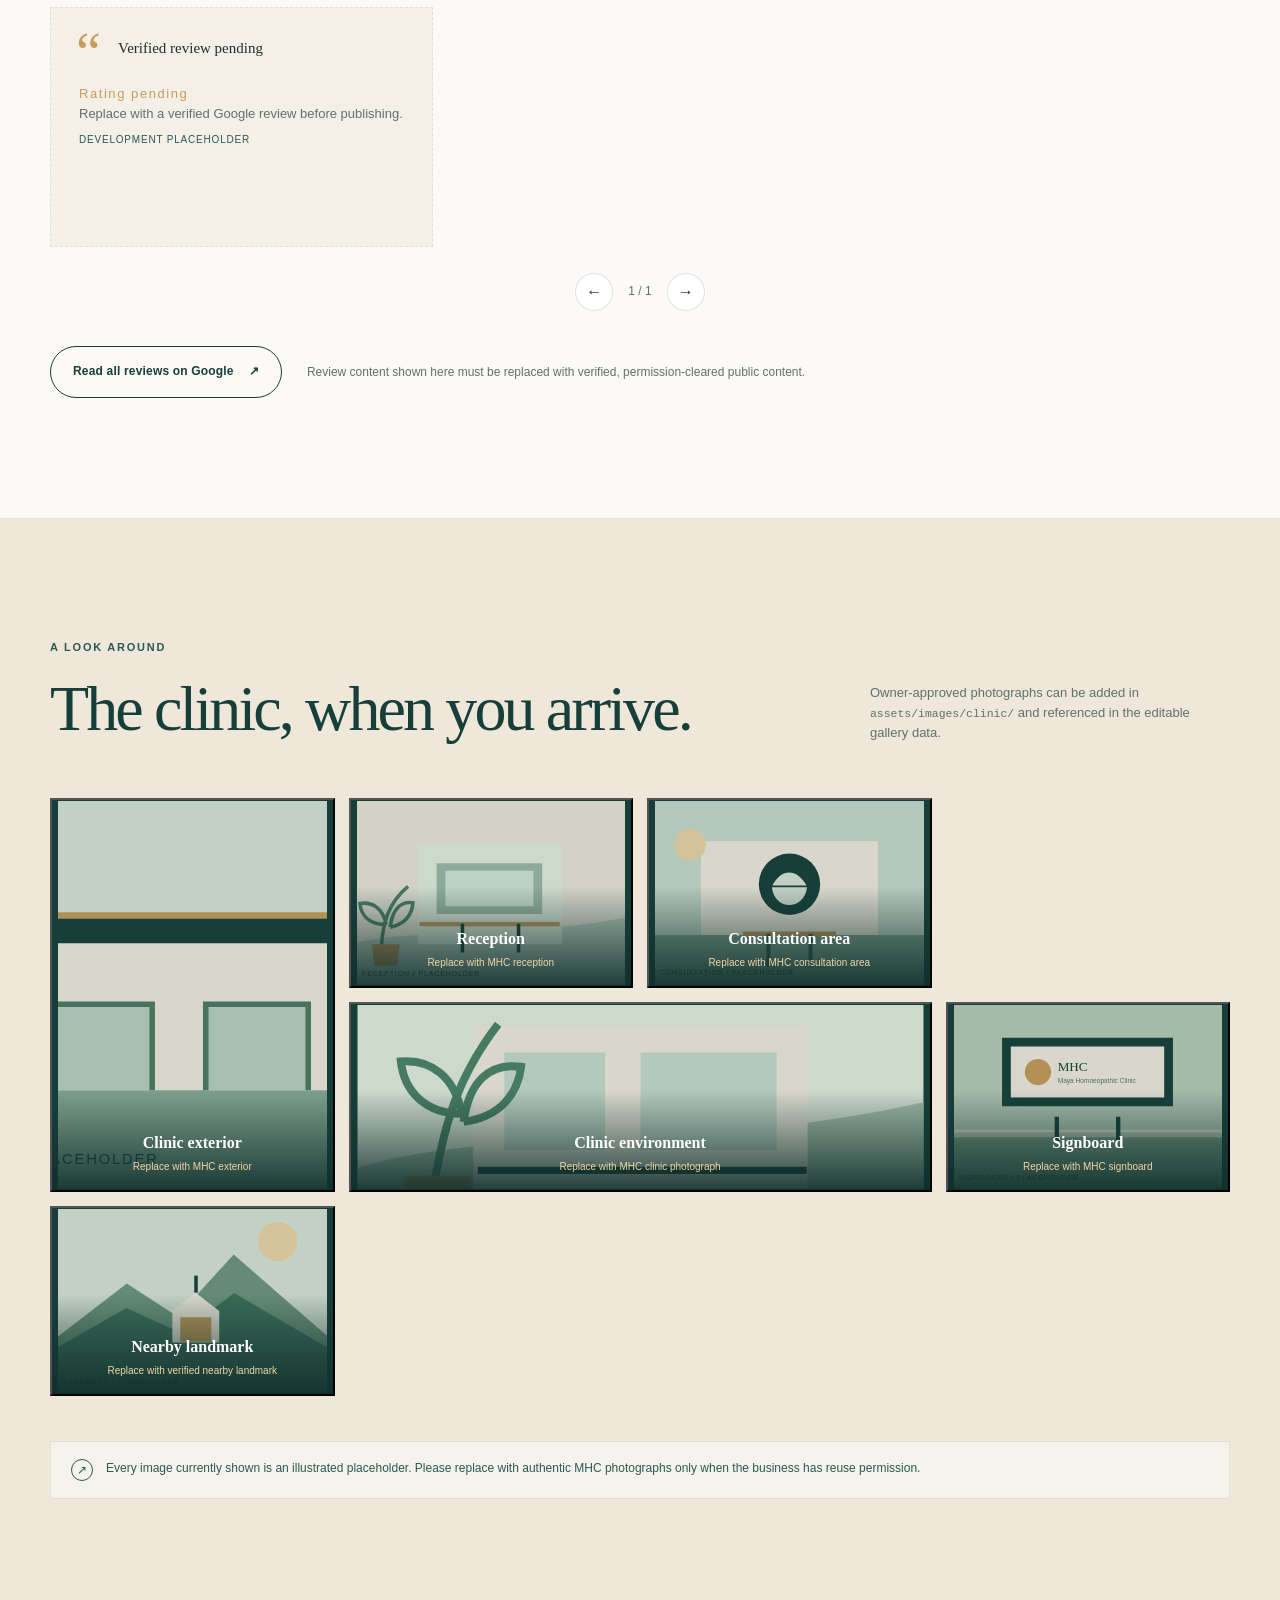
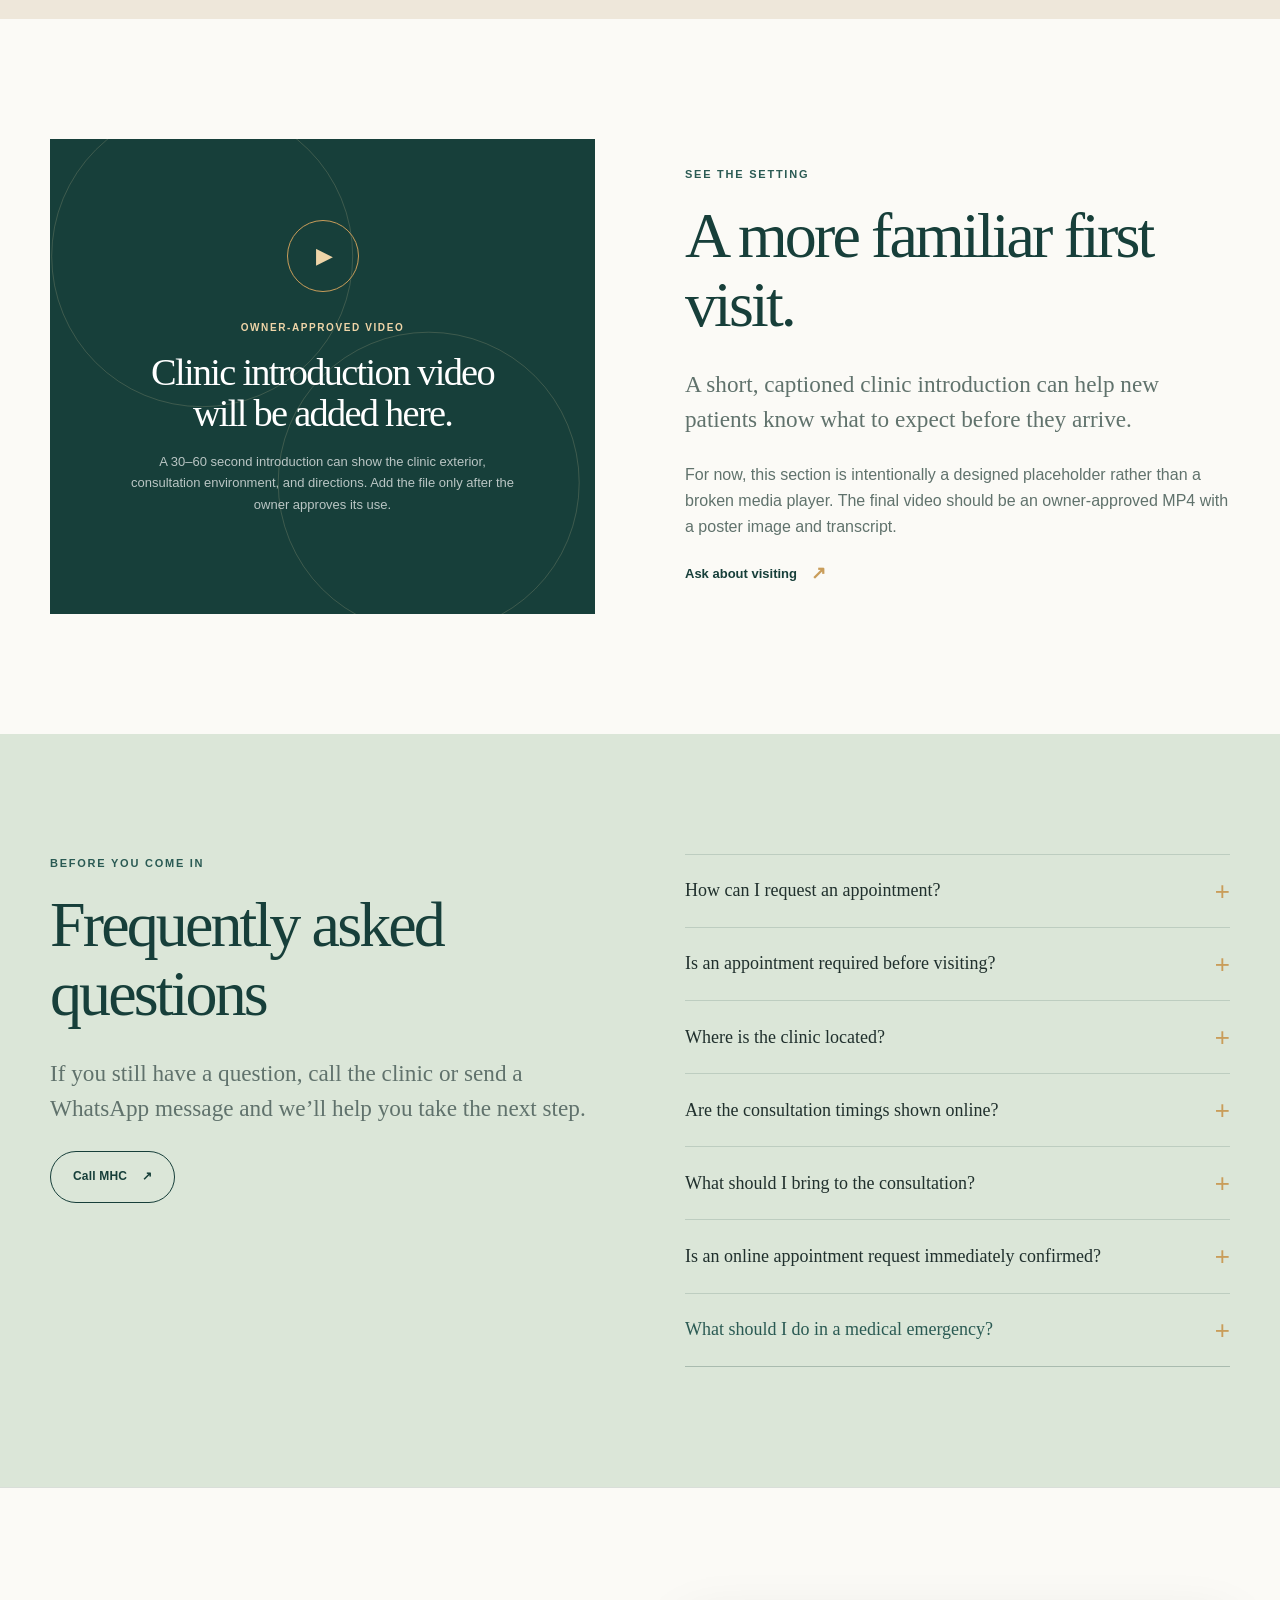
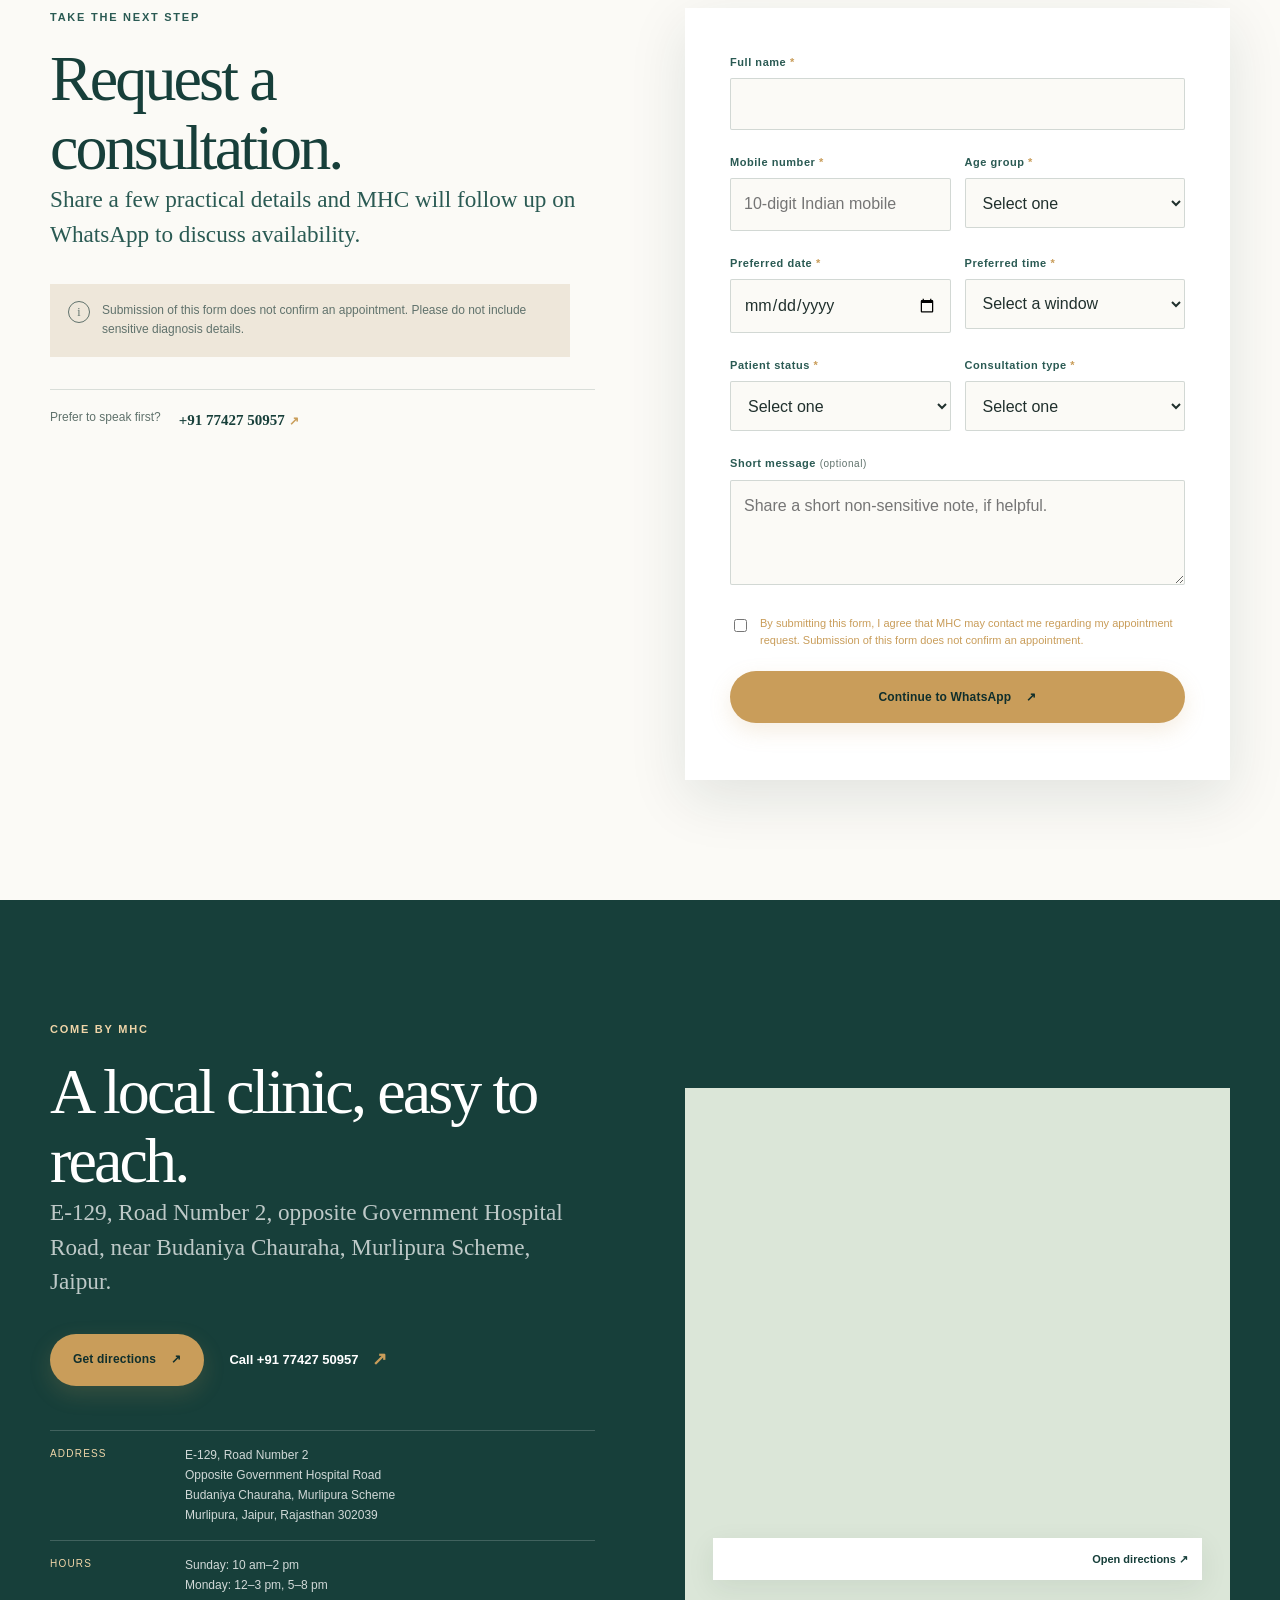
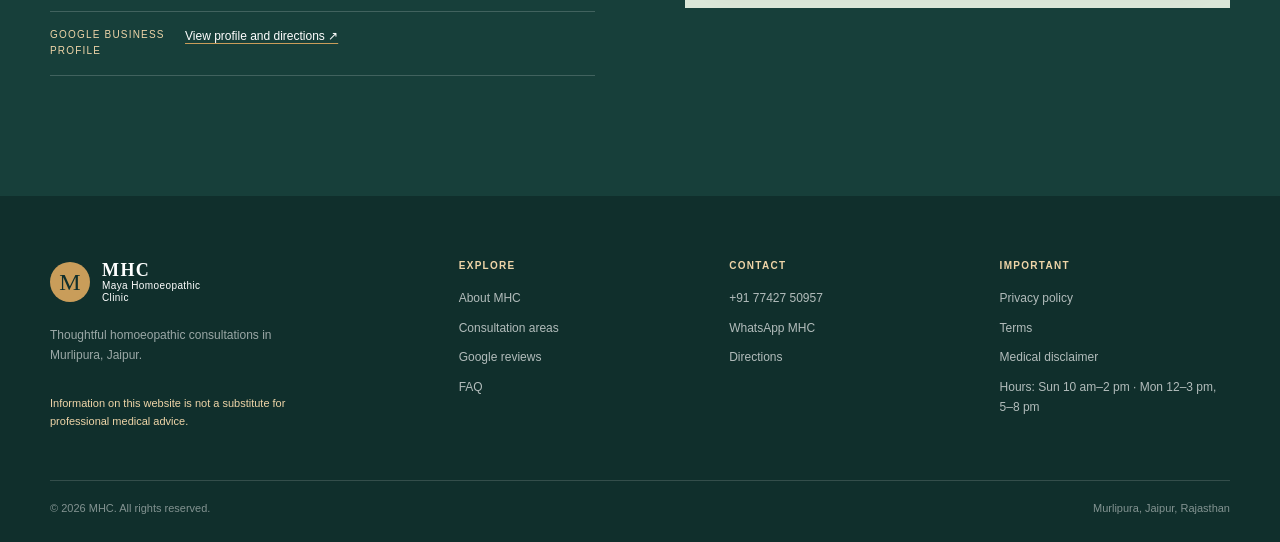
==== commit bb864e11: "Add complete MHC clinic website" ====
--- a/index.html
+++ b/index.html
@@ -8,12 +8,12 @@
   <meta name="robots" content="index, follow">
   <link rel="canonical" href="./">
   <meta property="og:type" content="website">
-  <meta property="og:title" content="MHC â€“ Maya Homoeopathic Clinic in Murlipura, Jaipur">
+  <meta property="og:title" content="MHC – Maya Homoeopathic Clinic in Murlipura, Jaipur">
   <meta property="og:description" content="A calm, patient-focused homoeopathic clinic in Murlipura, Jaipur. Discuss your health concerns and request a consultation.">
   <meta property="og:image" content="assets/images/placeholders/hero-illustration.svg">
   <meta property="og:url" content="./">
   <meta name="twitter:card" content="summary_large_image">
-  <meta name="twitter:title" content="MHC â€“ Maya Homoeopathic Clinic in Murlipura, Jaipur">
+  <meta name="twitter:title" content="MHC – Maya Homoeopathic Clinic in Murlipura, Jaipur">
   <meta name="twitter:description" content="Patient-focused homoeopathic consultations in Murlipura, Jaipur.">
   <meta name="twitter:image" content="assets/images/placeholders/hero-illustration.svg">
   <link rel="icon" href="favicon.svg" type="image/svg+xml">
@@ -21,7 +21,7 @@
   <link rel="stylesheet" href="assets/css/style.css">
   <link rel="stylesheet" href="assets/css/responsive.css">
   <script type="application/ld+json" id="local-business-schema"></script>
-  <title>MHC â€“ Maya Homoeopathic Clinic in Murlipura, Jaipur</title>
+  <title>MHC – Maya Homoeopathic Clinic in Murlipura, Jaipur</title>
 </head>
 <body>
   <a class="skip-link" href="#main-content">Skip to content</a>
@@ -43,7 +43,7 @@
         <a href="#gallery">Gallery</a>
         <a href="#faq">FAQ</a>
         <a href="#contact">Contact</a>
-        <a class="button button-small button-light nav-appointment" href="#appointment">Book appointment <span aria-hidden="true">â†—</span></a>
+        <a class="button button-small button-light nav-appointment" href="#appointment">Book appointment <span aria-hidden="true">↗</span></a>
       </nav>
     </div>
   </header>
@@ -57,15 +57,15 @@
           <h1 id="hero-title">Thoughtful care, with space to be heard.</h1>
           <p class="hero-intro">MHC offers a calm place to discuss your health concerns and explore an individualised homoeopathic consultation for you or your family.</p>
           <div class="hero-actions">
-            <a class="button button-primary" href="#appointment">Request an appointment <span aria-hidden="true">â†—</span></a>
-            <a class="text-link light-link" href="tel:+917742750957">Call the clinic <span aria-hidden="true">â†—</span></a>
+            <a class="button button-primary" href="#appointment">Request an appointment <span aria-hidden="true">↗</span></a>
+            <a class="text-link light-link" href="tel:+917742750957">Call the clinic <span aria-hidden="true">↗</span></a>
           </div>
           <div class="hero-meta">
             <a class="meta-item" href="https://maps.app.goo.gl/C6GqfpCFMwrkzAmm8" target="_blank" rel="noopener noreferrer">
-              <span class="meta-icon" aria-hidden="true">âŒ–</span><span><small>Find us at</small><strong>Murlipura Scheme, Jaipur</strong></span>
+              <span class="meta-icon" aria-hidden="true">⌖</span><span><small>Find us at</small><strong>Murlipura Scheme, Jaipur</strong></span>
             </a>
             <span class="meta-divider" aria-hidden="true"></span>
-            <div class="meta-item meta-muted"><span class="meta-icon" aria-hidden="true">â—·</span><span><small>Clinic hours</small><strong data-hours-summary>Sun 10 amâ€“2 pm Â· Mon 12â€“3 pm, 5â€“8 pm</strong></span></div>
+            <div class="meta-item meta-muted"><span class="meta-icon" aria-hidden="true">◷</span><span><small>Clinic hours</small><strong data-hours-summary>Sun 10 am–2 pm · Mon 12–3 pm, 5–8 pm</strong></span></div>
           </div>
           <p class="micro-note light-note">An appointment request is not a confirmed booking. The clinic will contact you to confirm availability.</p>
         </div>
@@ -76,7 +76,7 @@
             <div class="image-label"><span class="image-label-dot"></span> A considered first step</div>
           </div>
           <div class="hero-floating-card">
-            <span class="floating-card-icon" aria-hidden="true">âœ¦</span>
+            <span class="floating-card-icon" aria-hidden="true">✦</span>
             <div><strong>Patient-focused</strong><span>Conversations before recommendations</span></div>
           </div>
         </div>
@@ -86,9 +86,9 @@
 
     <section class="trust-strip" aria-label="MHC quick actions">
       <div class="container trust-grid">
-        <a class="trust-action" href="tel:+917742750957"><span class="action-icon" aria-hidden="true">â†—</span><span><small>Speak with MHC</small><strong>+91 77427 50957</strong></span></a>
-        <a class="trust-action" href="https://wa.me/917742750957?text=Hello%20MHC%2C%20I%20would%20like%20to%20request%20an%20appointment.%20Please%20share%20the%20available%20consultation%20time." target="_blank" rel="noopener noreferrer"><span class="action-icon action-icon-sage" aria-hidden="true">â—Œ</span><span><small>WhatsApp the clinic</small><strong>Ask about availability</strong></span></a>
-        <a class="trust-action" href="https://maps.app.goo.gl/C6GqfpCFMwrkzAmm8" target="_blank" rel="noopener noreferrer"><span class="action-icon action-icon-gold" aria-hidden="true">âŒ–</span><span><small>Visit Murlipura</small><strong>Get directions</strong></span></a>
+        <a class="trust-action" href="tel:+917742750957"><span class="action-icon" aria-hidden="true">↗</span><span><small>Speak with MHC</small><strong>+91 77427 50957</strong></span></a>
+        <a class="trust-action" href="https://wa.me/917742750957?text=Hello%20MHC%2C%20I%20would%20like%20to%20request%20an%20appointment.%20Please%20share%20the%20available%20consultation%20time." target="_blank" rel="noopener noreferrer"><span class="action-icon action-icon-sage" aria-hidden="true">◌</span><span><small>WhatsApp the clinic</small><strong>Ask about availability</strong></span></a>
+        <a class="trust-action" href="https://maps.app.goo.gl/C6GqfpCFMwrkzAmm8" target="_blank" rel="noopener noreferrer"><span class="action-icon action-icon-gold" aria-hidden="true">⌖</span><span><small>Visit Murlipura</small><strong>Get directions</strong></span></a>
         <div class="trust-note"><span class="trust-note-mark" aria-hidden="true">+</span><span>Suitable care starts with an honest conversation.</span></div>
       </div>
     </section>
@@ -106,10 +106,10 @@
           <p class="eyebrow">A quieter kind of care</p>
           <h2 id="about-title">About MHC</h2>
           <p class="lead">Maya Homoeopathic Clinic is a local homoeopathic clinic in Murlipura, Jaipur, created for thoughtful conversations about health and wellbeing.</p>
-          <p>Good consultation takes time. MHCâ€™s approach begins with understanding what you are experiencing, your health history, and the questions you want to bring into the room. Recommendations depend on an individual assessment and suitability may vary from person to person.</p>
+          <p>Good consultation takes time. MHC’s approach begins with understanding what you are experiencing, your health history, and the questions you want to bring into the room. Recommendations depend on an individual assessment and suitability may vary from person to person.</p>
           <p>Located near Budaniya Chauraha and Government Hospital Road, the clinic is easy to reach when you are ready to visit.</p>
           <div class="signature-row"><span class="signature-line"></span><span>Here to listen, clarify, and guide your next step.</span></div>
-          <a class="text-link" href="#contact">Find the clinic <span aria-hidden="true">â†—</span></a>
+          <a class="text-link" href="#contact">Find the clinic <span aria-hidden="true">↗</span></a>
         </div>
       </div>
     </section>
@@ -127,12 +127,12 @@
 
     <section class="section section-ivory why-section" id="why-mhc" aria-labelledby="why-title">
       <div class="container why-grid">
-        <div class="section-copy reveal"><p class="eyebrow">The MHC difference</p><h2 id="why-title">Care that keeps the person in view.</h2><p class="lead">A good visit should leave you feeling listened to, informed, and clear about what happens next.</p><p>From the first call to follow-up guidance, we aim to make each step understandable and respectful of your time.</p><a class="button button-outline" href="#appointment">Plan your visit <span aria-hidden="true">â†—</span></a></div>
+        <div class="section-copy reveal"><p class="eyebrow">The MHC difference</p><h2 id="why-title">Care that keeps the person in view.</h2><p class="lead">A good visit should leave you feeling listened to, informed, and clear about what happens next.</p><p>From the first call to follow-up guidance, we aim to make each step understandable and respectful of your time.</p><a class="button button-outline" href="#appointment">Plan your visit <span aria-hidden="true">↗</span></a></div>
         <div class="principles-grid reveal reveal-delay">
-          <article class="principle-card"><span class="principle-number">01</span><span class="principle-icon" aria-hidden="true">â—Œ</span><h3>Individual consultation</h3><p>Time to discuss your concerns in context.</p></article>
-          <article class="principle-card"><span class="principle-number">02</span><span class="principle-icon" aria-hidden="true">âœ¦</span><h3>Patient-focused discussion</h3><p>Clear questions, careful listening, and plain language.</p></article>
-          <article class="principle-card"><span class="principle-number">03</span><span class="principle-icon" aria-hidden="true">âŒ–</span><h3>Convenient location</h3><p>A Murlipura address with directions one tap away.</p></article>
-          <article class="principle-card"><span class="principle-number">04</span><span class="principle-icon" aria-hidden="true">â†—</span><h3>Follow-up support</h3><p>A clear next step after your consultation.</p></article>
+          <article class="principle-card"><span class="principle-number">01</span><span class="principle-icon" aria-hidden="true">◌</span><h3>Individual consultation</h3><p>Time to discuss your concerns in context.</p></article>
+          <article class="principle-card"><span class="principle-number">02</span><span class="principle-icon" aria-hidden="true">✦</span><h3>Patient-focused discussion</h3><p>Clear questions, careful listening, and plain language.</p></article>
+          <article class="principle-card"><span class="principle-number">03</span><span class="principle-icon" aria-hidden="true">⌖</span><h3>Convenient location</h3><p>A Murlipura address with directions one tap away.</p></article>
+          <article class="principle-card"><span class="principle-number">04</span><span class="principle-icon" aria-hidden="true">↗</span><h3>Follow-up support</h3><p>A clear next step after your consultation.</p></article>
         </div>
       </div>
     </section>
@@ -141,23 +141,23 @@
       <div class="container">
         <div class="heading-row journey-heading reveal"><div><p class="eyebrow eyebrow-light">Your next four steps</p><h2 id="journey-title">Simple to begin.</h2></div><p class="heading-aside light-copy">Your request helps the clinic understand when to reach you. Availability is confirmed directly by MHC.</p></div>
         <div class="journey-grid">
-          <div class="journey-step reveal"><span class="journey-index">01</span><span class="journey-icon" aria-hidden="true">â†—</span><h3>Contact the clinic</h3><p>Call, WhatsApp, or use the request form.</p></div>
-          <div class="journey-step reveal reveal-delay"><span class="journey-index">02</span><span class="journey-icon" aria-hidden="true">â—·</span><h3>Choose a time</h3><p>Share a preferred window for the clinic to review.</p></div>
-          <div class="journey-step reveal reveal-delay-2"><span class="journey-index">03</span><span class="journey-icon" aria-hidden="true">âŒ‚</span><h3>Attend your visit</h3><p>Come to the Murlipura clinic at the confirmed time.</p></div>
-          <div class="journey-step reveal reveal-delay-3"><span class="journey-index">04</span><span class="journey-icon" aria-hidden="true">âœ¦</span><h3>Receive guidance</h3><p>Discuss recommendations and possible follow-up.</p></div>
+          <div class="journey-step reveal"><span class="journey-index">01</span><span class="journey-icon" aria-hidden="true">↗</span><h3>Contact the clinic</h3><p>Call, WhatsApp, or use the request form.</p></div>
+          <div class="journey-step reveal reveal-delay"><span class="journey-index">02</span><span class="journey-icon" aria-hidden="true">◷</span><h3>Choose a time</h3><p>Share a preferred window for the clinic to review.</p></div>
+          <div class="journey-step reveal reveal-delay-2"><span class="journey-index">03</span><span class="journey-icon" aria-hidden="true">⌂</span><h3>Attend your visit</h3><p>Come to the Murlipura clinic at the confirmed time.</p></div>
+          <div class="journey-step reveal reveal-delay-3"><span class="journey-index">04</span><span class="journey-icon" aria-hidden="true">✦</span><h3>Receive guidance</h3><p>Discuss recommendations and possible follow-up.</p></div>
         </div>
       </div>
     </section>
 
     <section class="section section-ivory review-section" id="reviews" aria-labelledby="reviews-title">
       <div class="container">
-        <div class="heading-row reveal"><div><p class="eyebrow">From the Google profile</p><h2 id="reviews-title">What patients are saying</h2></div><div class="review-summary" data-review-summary><span class="rating-number">â€”</span><span class="stars" aria-label="Rating not yet verified">â˜…â˜…â˜…â˜…â˜…</span><span class="review-count">Rating and review count to be verified</span></div></div>
+        <div class="heading-row reveal"><div><p class="eyebrow">From the Google profile</p><h2 id="reviews-title">What patients are saying</h2></div><div class="review-summary" data-review-summary><span class="rating-number">—</span><span class="stars" aria-label="Rating not yet verified">★★★★★</span><span class="review-count">Rating and review count to be verified</span></div></div>
         <div class="review-disclaimer reveal"><span class="notice-icon" aria-hidden="true">i</span><p>Selected reviews below are editable placeholders until the clinic supplies verified public Google review text. They are not live-synchronised.</p></div>
         <div class="reviews-stage reveal" data-reviews-stage>
           <div class="reviews-grid" data-reviews-grid></div>
-          <div class="carousel-controls" data-carousel-controls hidden><button class="icon-button" type="button" aria-label="Previous review" data-review-prev>â†</button><span data-review-position>1 / 1</span><button class="icon-button" type="button" aria-label="Next review" data-review-next>â†’</button></div>
-        </div>
-        <div class="review-links"><a class="button button-outline" href="https://maps.app.goo.gl/C6GqfpCFMwrkzAmm8" target="_blank" rel="noopener noreferrer">Read all reviews on Google <span aria-hidden="true">â†—</span></a><span class="micro-note">Review content shown here must be replaced with verified, permission-cleared public content.</span></div>
+          <div class="carousel-controls" data-carousel-controls hidden><button class="icon-button" type="button" aria-label="Previous review" data-review-prev>←</button><span data-review-position>1 / 1</span><button class="icon-button" type="button" aria-label="Next review" data-review-next>→</button></div>
+        </div>
+        <div class="review-links"><a class="button button-outline" href="https://maps.app.goo.gl/C6GqfpCFMwrkzAmm8" target="_blank" rel="noopener noreferrer">Read all reviews on Google <span aria-hidden="true">↗</span></a><span class="micro-note">Review content shown here must be replaced with verified, permission-cleared public content.</span></div>
       </div>
     </section>
 
@@ -165,30 +165,30 @@
       <div class="container">
         <div class="heading-row reveal"><div><p class="eyebrow">A look around</p><h2 id="gallery-title">The clinic, when you arrive.</h2></div><p class="heading-aside">Owner-approved photographs can be added in <code>assets/images/clinic/</code> and referenced in the editable gallery data.</p></div>
         <div class="gallery-grid reveal" data-gallery-grid></div>
-        <div class="notice notice-beige"><span class="notice-icon" aria-hidden="true">â†—</span><p>Every image currently shown is an illustrated placeholder. Please replace with authentic MHC photographs only when the business has reuse permission.</p></div>
+        <div class="notice notice-beige"><span class="notice-icon" aria-hidden="true">↗</span><p>Every image currently shown is an illustrated placeholder. Please replace with authentic MHC photographs only when the business has reuse permission.</p></div>
       </div>
     </section>
 
     <section class="section section-ivory video-section" aria-labelledby="video-title">
       <div class="container video-grid">
         <div class="video-placeholder reveal" data-video-placeholder>
-          <span class="video-orbit" aria-hidden="true"><span>â–¶</span></span>
+          <span class="video-orbit" aria-hidden="true"><span>▶</span></span>
           <span class="video-label">Owner-approved video</span>
           <h2>Clinic introduction video will be added here.</h2>
-          <p>A 30â€“60 second introduction can show the clinic exterior, consultation environment, and directions. Add the file only after the owner approves its use.</p>
-        </div>
-        <div class="section-copy reveal reveal-delay"><p class="eyebrow">See the setting</p><h2 id="video-title">A more familiar first visit.</h2><p class="lead">A short, captioned clinic introduction can help new patients know what to expect before they arrive.</p><p>For now, this section is intentionally a designed placeholder rather than a broken media player. The final video should be an owner-approved MP4 with a poster image and transcript.</p><a class="text-link" href="#contact">Ask about visiting <span aria-hidden="true">â†—</span></a></div>
+          <p>A 30–60 second introduction can show the clinic exterior, consultation environment, and directions. Add the file only after the owner approves its use.</p>
+        </div>
+        <div class="section-copy reveal reveal-delay"><p class="eyebrow">See the setting</p><h2 id="video-title">A more familiar first visit.</h2><p class="lead">A short, captioned clinic introduction can help new patients know what to expect before they arrive.</p><p>For now, this section is intentionally a designed placeholder rather than a broken media player. The final video should be an owner-approved MP4 with a poster image and transcript.</p><a class="text-link" href="#contact">Ask about visiting <span aria-hidden="true">↗</span></a></div>
       </div>
     </section>
 
     <section class="section section-sage faq-section" id="faq" aria-labelledby="faq-title">
       <div class="container faq-grid">
-        <div class="section-copy reveal"><p class="eyebrow">Before you come in</p><h2 id="faq-title">Frequently asked questions</h2><p class="lead">If you still have a question, call the clinic or send a WhatsApp message and weâ€™ll help you take the next step.</p><a class="button button-outline" href="tel:+917742750957">Call MHC <span aria-hidden="true">â†—</span></a></div>
+        <div class="section-copy reveal"><p class="eyebrow">Before you come in</p><h2 id="faq-title">Frequently asked questions</h2><p class="lead">If you still have a question, call the clinic or send a WhatsApp message and we’ll help you take the next step.</p><a class="button button-outline" href="tel:+917742750957">Call MHC <span aria-hidden="true">↗</span></a></div>
         <div class="faq-list reveal reveal-delay" data-faq-list>
           <div class="faq-item"><h3><button type="button" aria-expanded="false" aria-controls="faq-answer-1" id="faq-question-1" data-faq-trigger>How can I request an appointment?<span aria-hidden="true">+</span></button></h3><div class="faq-answer" id="faq-answer-1" role="region" aria-labelledby="faq-question-1" hidden><p>Use the appointment form on this page, call <a href="tel:+917742750957">+91 77427 50957</a>, or send a WhatsApp message. The clinic will contact you to confirm availability.</p></div></div>
           <div class="faq-item"><h3><button type="button" aria-expanded="false" aria-controls="faq-answer-2" id="faq-question-2" data-faq-trigger>Is an appointment required before visiting?<span aria-hidden="true">+</span></button></h3><div class="faq-answer" id="faq-answer-2" role="region" aria-labelledby="faq-question-2" hidden><p>Please contact the clinic before visiting so the current consultation availability can be confirmed.</p></div></div>
           <div class="faq-item"><h3><button type="button" aria-expanded="false" aria-controls="faq-answer-3" id="faq-question-3" data-faq-trigger>Where is the clinic located?<span aria-hidden="true">+</span></button></h3><div class="faq-answer" id="faq-answer-3" role="region" aria-labelledby="faq-question-3" hidden><p>MHC is at E-129, Road Number 2, Opposite Government Hospital Road, Budaniya Chauraha, Murlipura Scheme, Murlipura, Jaipur, Rajasthan 302039.</p></div></div>
-          <div class="faq-item"><h3><button type="button" aria-expanded="false" aria-controls="faq-answer-4" id="faq-question-4" data-faq-trigger>Are the consultation timings shown online?<span aria-hidden="true">+</span></button></h3><div class="faq-answer" id="faq-answer-4" role="region" aria-labelledby="faq-question-4" hidden><p data-hours-faq>Current verified hours are Sunday, 10 amâ€“2 pm, and Monday, 12â€“3 pm and 5â€“8 pm. Please call or WhatsApp the clinic to confirm availability and other days.</p></div></div>
+          <div class="faq-item"><h3><button type="button" aria-expanded="false" aria-controls="faq-answer-4" id="faq-question-4" data-faq-trigger>Are the consultation timings shown online?<span aria-hidden="true">+</span></button></h3><div class="faq-answer" id="faq-answer-4" role="region" aria-labelledby="faq-question-4" hidden><p data-hours-faq>Current verified hours are Sunday, 10 am–2 pm, and Monday, 12–3 pm and 5–8 pm. Please call or WhatsApp the clinic to confirm availability and other days.</p></div></div>
           <div class="faq-item"><h3><button type="button" aria-expanded="false" aria-controls="faq-answer-5" id="faq-question-5" data-faq-trigger>What should I bring to the consultation?<span aria-hidden="true">+</span></button></h3><div class="faq-answer" id="faq-answer-5" role="region" aria-labelledby="faq-question-5" hidden><p>Bring any relevant health history or current medication information you are comfortable discussing. Avoid sharing sensitive diagnosis details in the public form.</p></div></div>
           <div class="faq-item"><h3><button type="button" aria-expanded="false" aria-controls="faq-answer-6" id="faq-question-6" data-faq-trigger>Is an online appointment request immediately confirmed?<span aria-hidden="true">+</span></button></h3><div class="faq-answer" id="faq-answer-6" role="region" aria-labelledby="faq-question-6" hidden><p>No. The form sends a request to WhatsApp; MHC must reply and confirm the available time directly.</p></div></div>
           <div class="faq-item faq-emergency"><h3><button type="button" aria-expanded="false" aria-controls="faq-answer-7" id="faq-question-7" data-faq-trigger>What should I do in a medical emergency?<span aria-hidden="true">+</span></button></h3><div class="faq-answer" id="faq-answer-7" role="region" aria-labelledby="faq-question-7" hidden><p>This clinic website is not an emergency service. For a medical emergency, contact the appropriate emergency service or visit the nearest emergency department immediately.</p></div></div>
@@ -198,13 +198,13 @@
 
     <section class="section section-ivory appointment-section" id="appointment" aria-labelledby="appointment-title">
       <div class="container appointment-grid">
-        <div class="appointment-intro reveal"><p class="eyebrow">Take the next step</p><h2 id="appointment-title">Request a consultation.</h2><p class="lead">Share a few practical details and MHC will follow up on WhatsApp to discuss availability.</p><div class="appointment-note"><span class="notice-icon" aria-hidden="true">i</span><p>Submission of this form does not confirm an appointment. Please do not include sensitive diagnosis details.</p></div><div class="appointment-contact"><span>Prefer to speak first?</span><a href="tel:+917742750957">+91 77427 50957 <span aria-hidden="true">â†—</span></a></div></div>
+        <div class="appointment-intro reveal"><p class="eyebrow">Take the next step</p><h2 id="appointment-title">Request a consultation.</h2><p class="lead">Share a few practical details and MHC will follow up on WhatsApp to discuss availability.</p><div class="appointment-note"><span class="notice-icon" aria-hidden="true">i</span><p>Submission of this form does not confirm an appointment. Please do not include sensitive diagnosis details.</p></div><div class="appointment-contact"><span>Prefer to speak first?</span><a href="tel:+917742750957">+91 77427 50957 <span aria-hidden="true">↗</span></a></div></div>
         <div class="form-card reveal reveal-delay">
           <form id="appointment-form" novalidate>
             <div class="form-grid">
               <div class="field field-full"><label for="full-name">Full name <span aria-hidden="true">*</span></label><input id="full-name" name="fullName" type="text" autocomplete="name" required aria-describedby="full-name-error"><span class="field-error" id="full-name-error" role="alert"></span></div>
               <div class="field"><label for="mobile-number">Mobile number <span aria-hidden="true">*</span></label><input id="mobile-number" name="mobile" type="tel" inputmode="numeric" autocomplete="tel" placeholder="10-digit Indian mobile" required aria-describedby="mobile-number-error"><span class="field-error" id="mobile-number-error" role="alert"></span></div>
-              <div class="field"><label for="age-group">Age group <span aria-hidden="true">*</span></label><select id="age-group" name="ageGroup" required aria-describedby="age-group-error"><option value="">Select one</option><option>Child (under 12)</option><option>Teenager (12â€“17)</option><option>Adult (18â€“59)</option><option>60+</option></select><span class="field-error" id="age-group-error" role="alert"></span></div>
+              <div class="field"><label for="age-group">Age group <span aria-hidden="true">*</span></label><select id="age-group" name="ageGroup" required aria-describedby="age-group-error"><option value="">Select one</option><option>Child (under 12)</option><option>Teenager (12–17)</option><option>Adult (18–59)</option><option>60+</option></select><span class="field-error" id="age-group-error" role="alert"></span></div>
               <div class="field"><label for="preferred-date">Preferred date <span aria-hidden="true">*</span></label><input id="preferred-date" name="preferredDate" type="date" required aria-describedby="preferred-date-error"><span class="field-error" id="preferred-date-error" role="alert"></span></div>
               <div class="field"><label for="preferred-time">Preferred time <span aria-hidden="true">*</span></label><select id="preferred-time" name="preferredTime" required aria-describedby="preferred-time-error"><option value="">Select a window</option><option>Morning</option><option>Afternoon</option><option>Evening</option><option>Any available time</option></select><span class="field-error" id="preferred-time-error" role="alert"></span></div>
               <div class="field"><label for="patient-status">Patient status <span aria-hidden="true">*</span></label><select id="patient-status" name="patientStatus" required aria-describedby="patient-status-error"><option value="">Select one</option><option>New patient</option><option>Existing patient</option></select><span class="field-error" id="patient-status-error" role="alert"></span></div>
@@ -212,7 +212,7 @@
               <div class="field field-full"><label for="short-message">Short message <span class="optional">(optional)</span></label><textarea id="short-message" name="message" rows="3" maxlength="240" placeholder="Share a short non-sensitive note, if helpful."></textarea></div>
               <div class="honeypot" aria-hidden="true"><label for="website">Leave this field blank</label><input id="website" name="website" type="text" tabindex="-1" autocomplete="off"></div>
               <div class="field field-full consent-field"><label class="checkbox-label" for="consent"><input id="consent" name="consent" type="checkbox" required aria-describedby="consent-error"><span>By submitting this form, I agree that MHC may contact me regarding my appointment request. Submission of this form does not confirm an appointment.</span></label><span class="field-error" id="consent-error" role="alert"></span></div>
-              <div class="field field-full"><button class="button button-primary button-submit" type="submit" data-submit-button>Continue to WhatsApp <span aria-hidden="true">â†—</span></button><p class="form-status" id="form-status" role="status" aria-live="polite"></p></div>
+              <div class="field field-full"><button class="button button-primary button-submit" type="submit" data-submit-button>Continue to WhatsApp <span aria-hidden="true">↗</span></button><p class="form-status" id="form-status" role="status" aria-live="polite"></p></div>
             </div>
           </form>
         </div>
@@ -221,8 +221,8 @@
 
     <section class="section contact-section section-dark" id="contact" aria-labelledby="contact-title">
       <div class="container contact-grid">
-        <div class="contact-copy reveal"><p class="eyebrow eyebrow-light">Come by MHC</p><h2 id="contact-title">A local clinic, easy to reach.</h2><p class="lead light-copy">E-129, Road Number 2, opposite Government Hospital Road, near Budaniya Chauraha, Murlipura Scheme, Jaipur.</p><div class="contact-actions"><a class="button button-primary" href="https://maps.app.goo.gl/C6GqfpCFMwrkzAmm8" target="_blank" rel="noopener noreferrer">Get directions <span aria-hidden="true">â†—</span></a><a class="text-link light-link" href="tel:+917742750957">Call +91 77427 50957 <span aria-hidden="true">â†—</span></a></div><dl class="contact-list"><div><dt>Address</dt><dd>E-129, Road Number 2<br>Opposite Government Hospital Road<br>Budaniya Chauraha, Murlipura Scheme<br>Murlipura, Jaipur, Rajasthan 302039</dd></div><div><dt>Hours</dt><dd data-hours-list>Sunday: 10 amâ€“2 pm<br>Monday: 12â€“3 pm, 5â€“8 pm</dd></div><div><dt>Google Business Profile</dt><dd><a href="https://maps.app.goo.gl/C6GqfpCFMwrkzAmm8" target="_blank" rel="noopener noreferrer">View profile and directions â†—</a></dd></div></dl></div>
-        <div class="map-card reveal reveal-delay"><iframe title="Map showing Maya Homoeopathic Clinic area in Murlipura, Jaipur" src="https://www.google.com/maps?q=E-129%2C%20Road%20Number%202%2C%20Murlipura%2C%20Jaipur%2C%20Rajasthan%20302039&output=embed" loading="lazy" referrerpolicy="no-referrer-when-downgrade"></iframe><div class="map-fallback"><span>Map opens in Google Maps</span><a href="https://maps.app.goo.gl/C6GqfpCFMwrkzAmm8" target="_blank" rel="noopener noreferrer">Open directions â†—</a></div></div>
+        <div class="contact-copy reveal"><p class="eyebrow eyebrow-light">Come by MHC</p><h2 id="contact-title">A local clinic, easy to reach.</h2><p class="lead light-copy">E-129, Road Number 2, opposite Government Hospital Road, near Budaniya Chauraha, Murlipura Scheme, Jaipur.</p><div class="contact-actions"><a class="button button-primary" href="https://maps.app.goo.gl/C6GqfpCFMwrkzAmm8" target="_blank" rel="noopener noreferrer">Get directions <span aria-hidden="true">↗</span></a><a class="text-link light-link" href="tel:+917742750957">Call +91 77427 50957 <span aria-hidden="true">↗</span></a></div><dl class="contact-list"><div><dt>Address</dt><dd>E-129, Road Number 2<br>Opposite Government Hospital Road<br>Budaniya Chauraha, Murlipura Scheme<br>Murlipura, Jaipur, Rajasthan 302039</dd></div><div><dt>Hours</dt><dd data-hours-list>Sunday: 10 am–2 pm<br>Monday: 12–3 pm, 5–8 pm</dd></div><div><dt>Google Business Profile</dt><dd><a href="https://maps.app.goo.gl/C6GqfpCFMwrkzAmm8" target="_blank" rel="noopener noreferrer">View profile and directions ↗</a></dd></div></dl></div>
+        <div class="map-card reveal reveal-delay"><iframe title="Map showing Maya Homoeopathic Clinic area in Murlipura, Jaipur" src="https://www.google.com/maps?q=E-129%2C%20Road%20Number%202%2C%20Murlipura%2C%20Jaipur%2C%20Rajasthan%20302039&output=embed" loading="lazy" referrerpolicy="no-referrer-when-downgrade"></iframe><div class="map-fallback"><span>Map opens in Google Maps</span><a href="https://maps.app.goo.gl/C6GqfpCFMwrkzAmm8" target="_blank" rel="noopener noreferrer">Open directions ↗</a></div></div>
       </div>
     </section>
   </main>
@@ -232,16 +232,16 @@
       <div class="footer-brand"><a class="brand brand-footer" href="#home" aria-label="Back to MHC home"><span class="brand-mark" aria-hidden="true">M</span><span class="brand-copy"><strong>MHC</strong><small>Maya Homoeopathic Clinic</small></span></a><p>Thoughtful homoeopathic consultations in Murlipura, Jaipur.</p><p class="footer-disclaimer">Information on this website is not a substitute for professional medical advice.</p></div>
       <div class="footer-column"><h2>Explore</h2><a href="#about">About MHC</a><a href="#services">Consultation areas</a><a href="#reviews">Google reviews</a><a href="#faq">FAQ</a></div>
       <div class="footer-column"><h2>Contact</h2><a href="tel:+917742750957">+91 77427 50957</a><a href="https://wa.me/917742750957?text=Hello%20MHC%2C%20I%20would%20like%20to%20request%20an%20appointment.%20Please%20share%20the%20available%20consultation%20time." target="_blank" rel="noopener noreferrer">WhatsApp MHC</a><a href="https://maps.app.goo.gl/C6GqfpCFMwrkzAmm8" target="_blank" rel="noopener noreferrer">Directions</a></div>
-      <div class="footer-column"><h2>Important</h2><a href="privacy-policy.html">Privacy policy</a><a href="terms.html">Terms</a><a href="disclaimer.html">Medical disclaimer</a><span>Hours: Sun 10 amâ€“2 pm Â· Mon 12â€“3 pm, 5â€“8 pm</span></div>
+      <div class="footer-column"><h2>Important</h2><a href="privacy-policy.html">Privacy policy</a><a href="terms.html">Terms</a><a href="disclaimer.html">Medical disclaimer</a><span>Hours: Sun 10 am–2 pm · Mon 12–3 pm, 5–8 pm</span></div>
     </div>
-    <div class="container footer-bottom"><span>Â© <span data-copyright-year></span> MHC. All rights reserved.</span><span>Murlipura, Jaipur, Rajasthan</span></div>
+    <div class="container footer-bottom"><span>© <span data-copyright-year></span> MHC. All rights reserved.</span><span>Murlipura, Jaipur, Rajasthan</span></div>
   </footer>
 
-  <a class="floating-whatsapp" href="https://wa.me/917742750957?text=Hello%20MHC%2C%20I%20would%20like%20to%20request%20an%20appointment.%20Please%20share%20the%20available%20consultation%20time." target="_blank" rel="noopener noreferrer" aria-label="Message MHC on WhatsApp"><span aria-hidden="true">â—Œ</span></a>
-  <div class="mobile-actions" aria-label="Quick actions"><a href="tel:+917742750957"><span aria-hidden="true">â†—</span><small>Call</small></a><a href="https://wa.me/917742750957?text=Hello%20MHC%2C%20I%20would%20like%20to%20request%20an%20appointment.%20Please%20share%20the%20available%20consultation%20time." target="_blank" rel="noopener noreferrer"><span aria-hidden="true">â—Œ</span><small>WhatsApp</small></a><a href="https://maps.app.goo.gl/C6GqfpCFMwrkzAmm8" target="_blank" rel="noopener noreferrer"><span aria-hidden="true">âŒ–</span><small>Directions</small></a><a href="#appointment"><span aria-hidden="true">â†—</span><small>Appointment</small></a></div>
-  <button class="scroll-top" type="button" aria-label="Scroll to top" data-scroll-top>â†‘</button>
-
-  <div class="lightbox" role="dialog" aria-modal="true" aria-labelledby="lightbox-title" hidden data-lightbox><div class="lightbox-backdrop" data-lightbox-close></div><div class="lightbox-panel"><button class="lightbox-close" type="button" aria-label="Close image viewer" data-lightbox-close>Ã—</button><button class="lightbox-nav lightbox-prev" type="button" aria-label="Previous image" data-lightbox-prev>â†</button><figure><img src="" alt="" data-lightbox-image><figcaption id="lightbox-title" data-lightbox-caption></figcaption></figure><button class="lightbox-nav lightbox-next" type="button" aria-label="Next image" data-lightbox-next>â†’</button></div></div>
+  <a class="floating-whatsapp" href="https://wa.me/917742750957?text=Hello%20MHC%2C%20I%20would%20like%20to%20request%20an%20appointment.%20Please%20share%20the%20available%20consultation%20time." target="_blank" rel="noopener noreferrer" aria-label="Message MHC on WhatsApp"><span aria-hidden="true">◌</span></a>
+  <div class="mobile-actions" aria-label="Quick actions"><a href="tel:+917742750957"><span aria-hidden="true">↗</span><small>Call</small></a><a href="https://wa.me/917742750957?text=Hello%20MHC%2C%20I%20would%20like%20to%20request%20an%20appointment.%20Please%20share%20the%20available%20consultation%20time." target="_blank" rel="noopener noreferrer"><span aria-hidden="true">◌</span><small>WhatsApp</small></a><a href="https://maps.app.goo.gl/C6GqfpCFMwrkzAmm8" target="_blank" rel="noopener noreferrer"><span aria-hidden="true">⌖</span><small>Directions</small></a><a href="#appointment"><span aria-hidden="true">↗</span><small>Appointment</small></a></div>
+  <button class="scroll-top" type="button" aria-label="Scroll to top" data-scroll-top>↑</button>
+
+  <div class="lightbox" role="dialog" aria-modal="true" aria-labelledby="lightbox-title" hidden data-lightbox><div class="lightbox-backdrop" data-lightbox-close></div><div class="lightbox-panel"><button class="lightbox-close" type="button" aria-label="Close image viewer" data-lightbox-close>×</button><button class="lightbox-nav lightbox-prev" type="button" aria-label="Previous image" data-lightbox-prev>←</button><figure><img src="" alt="" data-lightbox-image><figcaption id="lightbox-title" data-lightbox-caption></figcaption></figure><button class="lightbox-nav lightbox-next" type="button" aria-label="Next image" data-lightbox-next>→</button></div></div>
 
   <script src="assets/js/content-data.js"></script>
   <script src="assets/js/main.js" defer></script>
@@ -249,4 +249,3 @@
   <script src="assets/js/appointment.js" defer></script>
 </body>
 </html>
-
--- a/assets/css/style.css
+++ b/assets/css/style.css
@@ -0,0 +1,165 @@
+:root {
+  --pine: #173f3a;
+  --pine-deep: #102f2c;
+  --pine-soft: #2a5a53;
+  --sage: #dbe6d8;
+  --sage-deep: #bfd2c1;
+  --ivory: #fbfaf6;
+  --beige: #eee7da;
+  --gold: #c99d5a;
+  --gold-light: #efd5a8;
+  --charcoal: #20302d;
+  --muted: #60726c;
+  --line: rgba(23, 63, 58, .15);
+  --white: #fff;
+  --shadow: 0 18px 55px rgba(20, 50, 44, .11);
+  --shadow-soft: 0 8px 28px rgba(20, 50, 44, .08);
+  --radius-lg: 28px;
+  --radius-md: 18px;
+  --radius-sm: 10px;
+  --max: 1180px;
+}
+
+* { box-sizing: border-box; }
+html { scroll-behavior: smooth; }
+body { margin: 0; color: var(--charcoal); background: var(--ivory); font-family: Arial, Helvetica, sans-serif; font-size: 16px; line-height: 1.65; overflow-x: hidden; }
+body:has(.mobile-actions) { padding-bottom: 0; }
+img, svg, video, iframe { display: block; max-width: 100%; }
+img { height: auto; }
+a { color: inherit; text-decoration: none; }
+button, input, select, textarea { font: inherit; }
+button, a { -webkit-tap-highlight-color: transparent; }
+button { color: inherit; }
+:focus-visible { outline: 3px solid var(--gold); outline-offset: 4px; }
+
+.container { width: min(calc(100% - 48px), var(--max)); margin-inline: auto; }
+.section { padding: 120px 0; position: relative; }
+.section-dark { color: var(--white); background: var(--pine); }
+.section-ivory { background: var(--ivory); }
+.section-sage { background: var(--sage); }
+.section-beige { background: var(--beige); }
+.eyebrow { align-items: center; color: var(--pine-soft); display: flex; font-size: 11px; font-weight: 700; gap: 10px; letter-spacing: .16em; margin: 0 0 18px; text-transform: uppercase; }
+.eyebrow-light { color: var(--gold-light); }
+.eyebrow-dot { background: var(--gold); border-radius: 50%; display: inline-block; height: 7px; width: 7px; }
+h1, h2, h3 { font-family: Georgia, "Times New Roman", serif; font-weight: 400; letter-spacing: -.045em; line-height: 1.08; margin: 0; }
+h1 { font-size: clamp(3.5rem, 7vw, 6.4rem); max-width: 780px; }
+h2 { color: var(--pine); font-size: clamp(2.7rem, 5vw, 4.7rem); }
+h3 { font-size: 1.3rem; }
+p { margin: 0 0 18px; }
+.lead { color: var(--pine-soft); font-family: Georgia, "Times New Roman", serif; font-size: clamp(1.12rem, 2vw, 1.45rem); line-height: 1.5; }
+.micro-note { color: var(--muted); font-size: 12px; line-height: 1.5; }
+.light-copy { color: rgba(255,255,255,.72); }
+.light-note { color: rgba(255,255,255,.65); }
+.skip-link { background: var(--gold); color: var(--pine-deep); font-weight: 700; left: 12px; padding: 10px 14px; position: fixed; top: -100px; z-index: 100; }
+.skip-link:focus { top: 12px; }
+code { font-size: .88em; }
+
+.site-header { background: transparent; color: var(--white); left: 0; position: fixed; right: 0; top: 0; transition: background .3s ease, box-shadow .3s ease, color .3s ease; z-index: 50; }
+.site-header.is-scrolled, .site-header-solid { background: rgba(251,250,246,.96); box-shadow: 0 1px 0 rgba(23,63,58,.12); color: var(--pine); }
+.header-inner { align-items: center; display: flex; gap: 28px; justify-content: space-between; min-height: 84px; }
+.brand { align-items: center; display: inline-flex; gap: 12px; min-width: 0; }
+.brand-mark { align-items: center; background: var(--gold); border-radius: 50%; color: var(--pine-deep); display: inline-flex; flex: 0 0 40px; font-family: Georgia, serif; font-size: 24px; height: 40px; justify-content: center; line-height: 1; }
+.brand-copy { display: grid; gap: 1px; min-width: 0; }
+.brand-copy strong { font-family: Georgia, serif; font-size: 18px; letter-spacing: .08em; line-height: 1; }
+.brand-copy small { font-size: 10px; letter-spacing: .04em; line-height: 1.2; max-width: 160px; }
+.site-navigation { align-items: center; display: flex; gap: 22px; }
+.site-navigation a { font-size: 12px; font-weight: 700; position: relative; }
+.site-navigation > a:not(.button)::after { background: var(--gold); bottom: -8px; content: ""; height: 2px; left: 0; position: absolute; transform: scaleX(0); transform-origin: right; transition: transform .25s ease; width: 100%; }
+.site-navigation > a:not(.button):hover::after, .site-navigation > a[aria-current="page"]::after { transform: scaleX(1); transform-origin: left; }
+.menu-toggle { background: transparent; border: 0; cursor: pointer; display: none; padding: 8px; }
+.menu-toggle span { background: currentColor; display: block; height: 2px; margin: 5px 0; transition: transform .2s ease, opacity .2s ease; width: 23px; }
+
+.button { align-items: center; border: 1px solid transparent; border-radius: 999px; display: inline-flex; font-size: 12px; font-weight: 700; gap: 15px; justify-content: center; letter-spacing: .015em; min-height: 52px; padding: 0 22px; transition: background .25s ease, border-color .25s ease, color .25s ease, transform .25s ease, box-shadow .25s ease; }
+.button:hover { transform: translateY(-2px); }
+.button-primary { background: var(--gold); color: var(--pine-deep); box-shadow: 0 8px 22px rgba(201,157,90,.18); }
+.button-primary:hover { background: #d9af6e; box-shadow: 0 12px 28px rgba(201,157,90,.26); }
+.button-light { background: var(--white); color: var(--pine); }
+.button-light:hover { background: var(--gold-light); }
+.button-outline { border-color: var(--pine); color: var(--pine); }
+.button-outline:hover { background: var(--pine); color: var(--white); }
+.button-small { min-height: 40px; padding: 0 16px; }
+.text-link { align-items: center; color: var(--pine); display: inline-flex; font-size: 13px; font-weight: 700; gap: 14px; }
+.text-link span { color: var(--gold); font-size: 18px; transition: transform .2s ease; }
+.text-link:hover span { transform: translate(3px, -3px); }
+.light-link { color: var(--white); }
+
+.hero { min-height: 760px; overflow: hidden; padding: 170px 0 80px; }
+.hero::before { background: radial-gradient(circle at 90% 4%, rgba(76,127,109,.35), transparent 35%), linear-gradient(122deg, var(--pine-deep), var(--pine) 58%, #214e45); content: ""; inset: 0; position: absolute; }
+.hero-grain { background-image: radial-gradient(rgba(255,255,255,.1) .6px, transparent .7px); background-size: 9px 9px; inset: 0; opacity: .13; pointer-events: none; position: absolute; }
+.hero-grid { align-items: center; display: grid; gap: 70px; grid-template-columns: minmax(0, 1.05fr) minmax(360px, .75fr); position: relative; z-index: 1; }
+.hero-copy { padding-bottom: 35px; }
+.hero-intro { color: rgba(255,255,255,.78); font-size: 18px; margin: 28px 0 32px; max-width: 590px; }
+.hero-actions { align-items: center; display: flex; flex-wrap: wrap; gap: 25px; }
+.hero-meta { align-items: center; display: flex; gap: 22px; margin-top: 68px; }
+.meta-item { align-items: center; display: flex; gap: 10px; }
+.meta-item small, .meta-item strong { display: block; }
+.meta-item small { color: var(--gold-light); font-size: 10px; letter-spacing: .1em; text-transform: uppercase; }
+.meta-item strong { color: var(--white); font-size: 12px; }
+.meta-icon { align-items: center; border: 1px solid rgba(239,213,168,.5); border-radius: 50%; color: var(--gold-light); display: flex; font-size: 18px; height: 32px; justify-content: center; width: 32px; }
+.meta-muted { opacity: .75; }
+.meta-divider { background: rgba(255,255,255,.2); height: 34px; width: 1px; }
+.hero .micro-note { margin-top: 24px; max-width: 560px; }
+.hero-visual { min-height: 520px; position: relative; }
+.hero-image-frame { border: 1px solid rgba(239,213,168,.35); border-radius: 50% 50% 14px 14px; overflow: hidden; position: absolute; right: 4%; top: 0; width: min(100%, 450px); }
+.hero-image-frame img { aspect-ratio: .9; object-fit: cover; width: 100%; }
+.image-label { align-items: center; background: rgba(16,47,44,.82); bottom: 19px; color: rgba(255,255,255,.9); display: flex; font-size: 11px; gap: 9px; left: 18px; padding: 9px 13px; position: absolute; }
+.image-label-dot { background: var(--gold); border-radius: 50%; height: 6px; width: 6px; }
+.hero-floating-card { align-items: center; background: var(--ivory); bottom: 35px; box-shadow: var(--shadow); color: var(--pine); display: flex; gap: 13px; max-width: 240px; padding: 15px 18px; position: absolute; right: 0; }
+.floating-card-icon { align-items: center; background: var(--gold-light); border-radius: 50%; color: var(--pine); display: flex; flex: 0 0 32px; height: 32px; justify-content: center; }
+.hero-floating-card strong, .hero-floating-card span { display: block; }
+.hero-floating-card strong { font-family: Georgia, serif; font-size: 14px; }
+.hero-floating-card span { color: var(--muted); font-size: 10px; line-height: 1.4; margin-top: 3px; }
+.hero-bottom-line { bottom: 25px; display: flex; gap: 8px; left: max(24px, calc((100% - var(--max)) / 2)); position: absolute; }
+.hero-bottom-line span { background: var(--gold); display: block; height: 2px; width: 28px; }
+.hero-bottom-line span:nth-child(2) { opacity: .5; width: 56px; }.hero-bottom-line span:nth-child(3) { opacity: .25; width: 13px; }
+
+.trust-strip { background: var(--white); border-bottom: 1px solid var(--line); }
+.trust-grid { align-items: stretch; display: grid; grid-template-columns: repeat(3, 1fr) 1.2fr; }
+.trust-action, .trust-note { align-items: center; display: flex; gap: 13px; min-height: 106px; padding: 20px 24px; }
+.trust-action + .trust-action { border-left: 1px solid var(--line); }
+.trust-action:hover strong { color: var(--gold); }
+.action-icon { align-items: center; background: var(--pine); border-radius: 50%; color: var(--gold-light); display: flex; flex: 0 0 36px; font-size: 18px; height: 36px; justify-content: center; }
+.action-icon-sage { background: var(--sage); color: var(--pine); }.action-icon-gold { background: var(--gold-light); color: var(--pine); }
+.trust-action small, .trust-action strong { display: block; }.trust-action small { color: var(--muted); font-size: 10px; letter-spacing: .08em; text-transform: uppercase; }.trust-action strong { color: var(--pine); font-family: Georgia, serif; font-size: 15px; transition: color .2s ease; }
+.trust-note { background: var(--pine); color: var(--gold-light); font-family: Georgia, serif; font-size: 15px; line-height: 1.3; }.trust-note-mark { align-items: center; border: 1px solid var(--gold); border-radius: 50%; display: flex; flex: 0 0 35px; height: 35px; justify-content: center; }
+
+.split-grid, .why-grid, .appointment-grid, .contact-grid, .video-grid, .faq-grid { display: grid; gap: 90px; grid-template-columns: minmax(0, 1fr) minmax(0, 1fr); }
+.about-grid { align-items: center; }
+.section-visual { padding-left: 42px; position: relative; }
+.arch-image { border-radius: 50% 50% 4px 4px; overflow: hidden; position: relative; width: min(100%, 410px); }.arch-image img { aspect-ratio: .85; object-fit: cover; width: 100%; }
+.visual-caption { align-items: center; background: var(--pine); bottom: 48px; color: var(--gold-light); display: flex; font-family: Georgia, serif; font-size: 13px; gap: 20px; left: 0; padding: 18px 22px; position: absolute; }.visual-caption span:first-child { color: var(--gold); font-size: 11px; }.visual-caption span:last-child { color: var(--white); }
+.section-copy > p:not(.eyebrow) { color: var(--muted); max-width: 590px; }.section-copy h2 { margin-bottom: 28px; }.section-copy .lead { margin-bottom: 25px; }
+.signature-row { align-items: center; color: var(--pine-soft); display: flex; font-family: Georgia, serif; font-size: 13px; gap: 14px; margin: 30px 0; }.signature-line { background: var(--gold); height: 1px; width: 42px; }
+
+.heading-row { align-items: flex-end; display: flex; gap: 60px; justify-content: space-between; margin-bottom: 55px; }.heading-row h2 { max-width: 650px; }.heading-aside { color: var(--muted); font-size: 13px; line-height: 1.55; margin: 0; max-width: 360px; }
+.services-grid { display: grid; gap: 16px; grid-template-columns: repeat(3, 1fr); }.service-card { background: rgba(255,255,255,.58); border: 1px solid rgba(23,63,58,.1); min-height: 270px; padding: 26px; position: relative; transition: background .25s ease, box-shadow .25s ease, transform .25s ease; }.service-card:hover { background: var(--white); box-shadow: var(--shadow-soft); transform: translateY(-5px); }.service-card:nth-child(2), .service-card:nth-child(5) { margin-top: 28px; }.service-index { color: var(--pine-soft); font-size: 11px; font-weight: 700; letter-spacing: .1em; }.service-icon { align-items: center; background: var(--pine); border-radius: 50%; color: var(--gold-light); display: flex; font-size: 20px; height: 44px; justify-content: center; margin: 30px 0 22px; width: 44px; }.service-card h3 { color: var(--pine); font-size: 20px; margin-bottom: 12px; }.service-card p { color: var(--muted); font-size: 13px; line-height: 1.55; margin-bottom: 16px; }.service-card .text-link { font-size: 11px; }
+.notice { align-items: flex-start; display: flex; gap: 13px; margin-top: 45px; padding: 17px 20px; }.notice p { font-size: 12px; line-height: 1.5; margin: 0; }.notice-light { background: rgba(255,255,255,.6); border: 1px solid rgba(23,63,58,.1); color: var(--pine-soft); }.notice-beige { background: rgba(251,250,246,.65); border: 1px solid rgba(23,63,58,.1); color: var(--pine-soft); }.notice-icon { align-items: center; border: 1px solid currentColor; border-radius: 50%; display: inline-flex; flex: 0 0 22px; font-family: Georgia, serif; font-size: 12px; height: 22px; justify-content: center; line-height: 1; }
+
+.why-grid { align-items: center; }.principles-grid { display: grid; gap: 14px; grid-template-columns: repeat(2, 1fr); }.principle-card { border-top: 1px solid var(--line); min-height: 210px; padding: 19px 4px 18px; position: relative; }.principle-number { color: var(--gold); font-size: 11px; font-weight: 700; }.principle-icon { color: var(--pine-soft); float: right; font-size: 21px; }.principle-card h3 { clear: both; color: var(--pine); font-size: 19px; margin: 39px 0 9px; }.principle-card p { color: var(--muted); font-size: 13px; line-height: 1.5; margin: 0; }
+
+.journey-band { padding: 100px 0; }.journey-heading { margin-bottom: 48px; }.journey-heading h2 { color: var(--white); }.journey-grid { display: grid; grid-template-columns: repeat(4, 1fr); }.journey-step { border-left: 1px solid rgba(255,255,255,.2); min-height: 205px; padding: 0 26px; }.journey-step:last-child { border-right: 1px solid rgba(255,255,255,.2); }.journey-index { color: var(--gold); font-size: 11px; font-weight: 700; }.journey-icon { color: var(--gold-light); display: block; font-size: 25px; margin: 24px 0 18px; }.journey-step h3 { color: var(--white); font-size: 18px; margin-bottom: 10px; }.journey-step p { color: rgba(255,255,255,.62); font-size: 12px; line-height: 1.5; margin: 0; max-width: 180px; }
+
+.review-summary { align-items: center; display: flex; gap: 12px; }.rating-number { color: var(--pine); font-family: Georgia, serif; font-size: 34px; }.stars { color: var(--gold); font-size: 15px; letter-spacing: .15em; }.review-count { color: var(--muted); font-size: 11px; max-width: 135px; line-height: 1.4; }.review-disclaimer { align-items: flex-start; color: var(--muted); display: flex; font-size: 12px; gap: 12px; margin: -25px 0 30px; }.review-disclaimer p { margin: 0; }.reviews-grid { display: grid; gap: 16px; grid-template-columns: repeat(3, 1fr); }.review-card { background: var(--white); border: 1px solid rgba(23,63,58,.08); min-height: 240px; padding: 28px; position: relative; }.review-card::before { color: var(--gold); content: "“"; font-family: Georgia, serif; font-size: 56px; left: 25px; line-height: .7; position: absolute; top: 25px; }.review-card-placeholder { background: rgba(238,231,218,.55); border-style: dashed; }.review-card-top { align-items: center; display: flex; justify-content: space-between; margin-bottom: 22px; padding-left: 39px; }.reviewer { font-family: Georgia, serif; font-size: 15px; }.review-date { color: var(--muted); font-size: 10px; }.review-stars { color: var(--gold); font-size: 13px; letter-spacing: .12em; }.review-card p { color: var(--muted); font-size: 13px; line-height: 1.6; margin: 0; }.review-placeholder-label { color: var(--pine-soft); font-size: 10px; letter-spacing: .08em; margin-top: 24px; text-transform: uppercase; }.review-links { align-items: center; display: flex; flex-wrap: wrap; gap: 25px; margin-top: 35px; }.carousel-controls { align-items: center; display: flex; gap: 15px; justify-content: center; margin-top: 26px; }.carousel-controls span { color: var(--muted); font-size: 12px; }.icon-button { align-items: center; background: var(--white); border: 1px solid var(--line); border-radius: 50%; cursor: pointer; display: inline-flex; height: 38px; justify-content: center; transition: background .2s ease; width: 38px; }.icon-button:hover { background: var(--gold-light); }
+
+.gallery-grid { display: grid; gap: 14px; grid-auto-rows: 190px; grid-template-columns: repeat(4, 1fr); }.gallery-item { background: var(--pine); cursor: pointer; overflow: hidden; position: relative; }.gallery-item:nth-child(1) { grid-row: span 2; }.gallery-item:nth-child(4) { grid-column: span 2; }.gallery-item img { height: 100%; object-fit: cover; opacity: .88; transition: opacity .3s ease, transform .5s ease; width: 100%; }.gallery-item:hover img { opacity: 1; transform: scale(1.04); }.gallery-overlay { background: linear-gradient(transparent, rgba(16,47,44,.9)); bottom: 0; color: var(--white); left: 0; padding: 40px 16px 15px; position: absolute; right: 0; }.gallery-overlay strong, .gallery-overlay small { display: block; }.gallery-overlay strong { font-family: Georgia, serif; font-size: 16px; }.gallery-overlay small { color: var(--gold-light); font-size: 10px; margin-top: 2px; }
+
+.video-grid { align-items: center; }.video-placeholder { align-items: center; background: var(--pine); color: var(--white); display: flex; flex-direction: column; justify-content: center; min-height: 475px; overflow: hidden; padding: 50px; position: relative; text-align: center; }.video-placeholder::before, .video-placeholder::after { border: 1px solid rgba(239,213,168,.18); border-radius: 50%; content: ""; height: 300px; position: absolute; width: 300px; }.video-placeholder::before { transform: translate(-40%, -40%); }.video-placeholder::after { transform: translate(35%, 35%); }.video-orbit { align-items: center; border: 1px solid var(--gold); border-radius: 50%; color: var(--gold-light); display: flex; font-size: 22px; height: 72px; justify-content: center; margin-bottom: 28px; position: relative; width: 72px; z-index: 1; }.video-orbit span { margin-left: 4px; }.video-label { color: var(--gold-light); font-size: 10px; font-weight: 700; letter-spacing: .16em; position: relative; text-transform: uppercase; z-index: 1; }.video-placeholder h2 { color: var(--white); font-size: clamp(1.7rem, 3vw, 2.5rem); margin: 15px 0 16px; max-width: 400px; position: relative; z-index: 1; }.video-placeholder p { color: rgba(255,255,255,.7); font-size: 13px; max-width: 390px; position: relative; z-index: 1; }
+
+.faq-grid { align-items: start; }.faq-list { border-top: 1px solid var(--line); }.faq-item { border-bottom: 1px solid var(--line); }.faq-item button { align-items: center; background: none; border: 0; cursor: pointer; display: flex; font-family: Georgia, serif; font-size: 18px; justify-content: space-between; padding: 22px 0; text-align: left; width: 100%; }.faq-item button span { color: var(--gold); font-family: Arial, sans-serif; font-size: 26px; font-weight: 300; transition: transform .2s ease; }.faq-item button[aria-expanded="true"] span { transform: rotate(45deg); }.faq-answer { color: var(--muted); font-size: 13px; max-width: 620px; padding: 0 40px 22px 0; }.faq-answer p { margin: 0; }.faq-answer a { color: var(--pine); font-weight: 700; text-decoration: underline; text-decoration-color: var(--gold); text-underline-offset: 3px; }.faq-emergency { border-bottom-color: rgba(23,63,58,.26); }.faq-emergency h3 button { color: var(--pine-soft); }
+
+.appointment-section { border-top: 1px solid var(--line); }.appointment-grid { align-items: start; }.appointment-intro h2 { max-width: 500px; }.appointment-note { align-items: flex-start; background: var(--beige); color: var(--muted); display: flex; font-size: 12px; gap: 12px; margin: 32px 0; max-width: 520px; padding: 17px 18px; }.appointment-note p { margin: 0; }.appointment-contact { border-top: 1px solid var(--line); display: flex; flex-wrap: wrap; gap: 18px; padding-top: 18px; }.appointment-contact span { color: var(--muted); font-size: 12px; }.appointment-contact a { color: var(--pine); font-family: Georgia, serif; font-size: 15px; font-weight: 700; }.appointment-contact a span { color: var(--gold); }
+.form-card { background: var(--white); box-shadow: var(--shadow); padding: clamp(25px, 5vw, 45px); }.form-grid { display: grid; gap: 18px 14px; grid-template-columns: repeat(2, 1fr); }.field { min-width: 0; }.field-full { grid-column: 1 / -1; }.field label:not(.checkbox-label) { color: var(--pine-soft); display: block; font-size: 11px; font-weight: 700; letter-spacing: .05em; margin-bottom: 7px; }.field label span:not(.optional) { color: var(--gold); }.optional { color: var(--muted); font-size: 10px; font-weight: 400; }.field input:not([type="checkbox"]), .field select, .field textarea { background: var(--ivory); border: 1px solid rgba(23,63,58,.18); border-radius: 2px; color: var(--charcoal); min-height: 50px; padding: 12px 13px; transition: border-color .2s ease, box-shadow .2s ease; width: 100%; }.field textarea { min-height: 92px; resize: vertical; }.field input:focus, .field select:focus, .field textarea:focus { border-color: var(--pine-soft); box-shadow: 0 0 0 3px rgba(42,90,83,.12); outline: none; }.field.is-invalid input, .field.is-invalid select, .field.is-invalid textarea { border-color: #a85c4c; }.field-error { color: #a85c4c; display: block; font-size: 11px; line-height: 1.35; margin-top: 5px; min-height: 0; }.checkbox-label { align-items: flex-start; color: var(--muted); display: flex; font-size: 11px; gap: 10px; line-height: 1.5; }.checkbox-label input { flex: 0 0 auto; margin-top: 4px; accent-color: var(--pine); }.consent-field { padding-top: 4px; }.button-submit { border: 0; cursor: pointer; width: 100%; }.button-submit[aria-busy="true"] { cursor: wait; opacity: .7; }.form-status { color: var(--pine-soft); font-size: 12px; line-height: 1.45; margin: 12px 0 0; }.form-status.is-error { color: #a85c4c; }.honeypot { height: 0; left: -9999px; overflow: hidden; position: absolute; width: 0; }
+
+.contact-section { overflow: hidden; }.contact-grid { align-items: center; }.contact-copy h2 { color: var(--white); max-width: 500px; }.contact-copy > .lead { color: rgba(255,255,255,.72); }.contact-actions { align-items: center; display: flex; flex-wrap: wrap; gap: 25px; margin: 35px 0 44px; }.contact-list { border-top: 1px solid rgba(255,255,255,.18); margin: 0; }.contact-list > div { border-bottom: 1px solid rgba(255,255,255,.18); display: grid; gap: 20px; grid-template-columns: 115px 1fr; padding: 15px 0; }.contact-list dt { color: var(--gold-light); font-size: 10px; letter-spacing: .12em; text-transform: uppercase; }.contact-list dd { color: rgba(255,255,255,.8); font-size: 12px; margin: 0; }.contact-list a { color: var(--white); text-decoration: underline; text-decoration-color: var(--gold); text-underline-offset: 3px; }.map-card { background: var(--sage); min-height: 520px; padding: 14px; position: relative; }.map-card iframe { border: 0; filter: sepia(.18) saturate(.7); height: 100%; min-height: 490px; width: 100%; }.map-fallback { align-items: center; background: var(--white); bottom: 28px; box-shadow: var(--shadow-soft); display: flex; font-size: 11px; justify-content: space-between; left: 28px; padding: 12px 14px; position: absolute; right: 28px; }.map-fallback a { color: var(--pine); font-weight: 700; }
+
+.site-footer { background: var(--pine-deep); color: var(--white); padding: 65px 0 25px; }.footer-grid { display: grid; gap: 40px; grid-template-columns: 1.6fr repeat(3, 1fr); }.brand-footer { color: var(--white); }.footer-brand p { color: rgba(255,255,255,.58); font-size: 12px; margin: 22px 0 0; max-width: 270px; }.footer-brand .footer-disclaimer { color: var(--gold-light); font-size: 11px; margin-top: 28px; }.footer-column { display: grid; align-content: start; gap: 10px; }.footer-column h2 { color: var(--gold-light); font-family: Arial, Helvetica, sans-serif; font-size: 10px; font-weight: 700; letter-spacing: .13em; margin: 0 0 7px; text-transform: uppercase; }.footer-column a, .footer-column span { color: rgba(255,255,255,.68); font-size: 12px; }.footer-column a:hover { color: var(--white); }.footer-bottom { border-top: 1px solid rgba(255,255,255,.15); color: rgba(255,255,255,.48); display: flex; font-size: 11px; justify-content: space-between; margin-top: 50px; padding-top: 18px; }.footer-bottom a { color: var(--gold-light); }
+.floating-whatsapp { align-items: center; background: #80a993; border: 6px solid rgba(251,250,246,.75); border-radius: 50%; bottom: 28px; box-shadow: 0 10px 25px rgba(23,63,58,.22); color: var(--pine-deep); display: flex; font-size: 26px; height: 60px; justify-content: center; position: fixed; right: 28px; width: 60px; z-index: 25; }.floating-whatsapp:hover { transform: translateY(-3px); }.mobile-actions { display: none; }
+.scroll-top { align-items: center; background: var(--gold); border: 0; border-radius: 50%; bottom: 28px; color: var(--pine-deep); cursor: pointer; display: flex; height: 40px; justify-content: center; opacity: 0; pointer-events: none; position: fixed; right: 105px; transform: translateY(10px); transition: opacity .25s ease, transform .25s ease; width: 40px; z-index: 25; }.scroll-top.is-visible { opacity: 1; pointer-events: auto; transform: translateY(0); }
+
+.lightbox { inset: 0; position: fixed; z-index: 80; }.lightbox-backdrop { background: rgba(16,47,44,.92); inset: 0; position: absolute; }.lightbox-panel { align-items: center; display: flex; inset: 40px; justify-content: center; position: absolute; }.lightbox-panel figure { margin: 0; max-height: 80vh; max-width: min(850px, 80vw); text-align: center; }.lightbox-panel img { max-height: 70vh; object-fit: contain; width: 100%; }.lightbox-panel figcaption { color: var(--white); font-size: 12px; margin-top: 13px; }.lightbox-close, .lightbox-nav { align-items: center; background: var(--white); border: 0; border-radius: 50%; cursor: pointer; display: flex; height: 42px; justify-content: center; position: absolute; width: 42px; z-index: 1; }.lightbox-close { right: 0; top: 0; }.lightbox-prev { left: 0; }.lightbox-next { right: 0; }
+
+.reveal { opacity: 0; transform: translateY(20px); transition: opacity .7s ease, transform .7s ease; }.reveal.is-visible { opacity: 1; transform: translateY(0); }.reveal-delay { transition-delay: .12s; }.reveal-delay-2 { transition-delay: .2s; }.reveal-delay-3 { transition-delay: .28s; }
+
+.legal-page { background: var(--ivory); }.legal-main { min-height: calc(100vh - 180px); padding: 170px 0 100px; }.legal-container { max-width: 820px; }.legal-container h1 { color: var(--pine); font-size: clamp(3rem, 7vw, 5rem); margin-bottom: 22px; }.legal-lead { color: var(--pine-soft); font-family: Georgia, serif; font-size: 1.35rem; line-height: 1.45; max-width: 670px; }.legal-updated { color: var(--muted); font-size: 12px; margin-bottom: 55px; }.legal-container section { border-top: 1px solid var(--line); padding: 28px 0; }.legal-container h2 { font-size: 1.8rem; margin-bottom: 13px; }.legal-container section p { color: var(--muted); font-size: 15px; max-width: 700px; }.legal-container a:not(.text-link) { color: var(--pine); font-weight: 700; text-decoration: underline; text-decoration-color: var(--gold); text-underline-offset: 3px; }
+
+@media (prefers-reduced-motion: reduce) { *, *::before, *::after { scroll-behavior: auto !important; transition-duration: .01ms !important; animation-duration: .01ms !important; animation-iteration-count: 1 !important; }.reveal { opacity: 1; transform: none; } }
--- a/assets/css/responsive.css
+++ b/assets/css/responsive.css
@@ -0,0 +1,70 @@
+@media (max-width: 1050px) {
+  .site-navigation { gap: 14px; }
+  .site-navigation a { font-size: 11px; }
+  .hero-grid { gap: 35px; }
+  .split-grid, .why-grid, .appointment-grid, .contact-grid, .video-grid, .faq-grid { gap: 55px; }
+}
+
+@media (max-width: 820px) {
+  .container { width: min(calc(100% - 36px), var(--max)); }
+  .section { padding: 85px 0; }
+  .header-inner { min-height: 72px; }
+  .menu-toggle { display: block; }
+  .site-navigation { background: var(--ivory); box-shadow: 0 20px 35px rgba(23,63,58,.15); color: var(--pine); display: flex; flex-direction: column; gap: 0; left: 18px; opacity: 0; padding: 12px; pointer-events: none; position: absolute; right: 18px; top: 68px; transform: translateY(-10px); transition: opacity .2s ease, transform .2s ease; }
+  .site-navigation.is-open { opacity: 1; pointer-events: auto; transform: translateY(0); }
+  .site-navigation > a { border-bottom: 1px solid var(--line); padding: 13px 8px; width: 100%; }
+  .site-navigation > a:not(.button)::after { display: none; }
+  .site-navigation .nav-appointment { border: 0; margin: 9px 0 0; width: 100%; }
+  .hero { min-height: auto; padding: 140px 0 70px; }
+  .hero-grid { grid-template-columns: 1fr; }
+  .hero-copy { padding-bottom: 0; }
+  .hero-visual { min-height: 465px; }
+  .hero-image-frame { right: 10%; width: min(68vw, 390px); }
+  .hero-floating-card { bottom: 8px; right: 0; }
+  .hero-meta { margin-top: 45px; }
+  .trust-grid { grid-template-columns: repeat(2, 1fr); }
+  .trust-action:nth-child(3) { border-left: 0; border-top: 1px solid var(--line); }
+  .trust-note { border-top: 1px solid rgba(255,255,255,.12); grid-column: span 2; min-height: 78px; }
+  .split-grid, .why-grid, .appointment-grid, .contact-grid, .video-grid, .faq-grid { grid-template-columns: 1fr; }
+  .section-visual { padding-left: 15%; }
+  .arch-image { width: min(78vw, 410px); }
+  .heading-row { align-items: flex-start; flex-direction: column; gap: 20px; margin-bottom: 38px; }
+  .services-grid { grid-template-columns: repeat(2, 1fr); }
+  .service-card:nth-child(2), .service-card:nth-child(5) { margin-top: 0; }
+  .service-card:nth-child(even) { margin-top: 25px; }
+  .journey-grid { grid-template-columns: repeat(2, 1fr); }
+  .journey-step { border-bottom: 1px solid rgba(255,255,255,.2); padding: 22px 20px; }
+  .journey-step:nth-child(2) { border-right: 1px solid rgba(255,255,255,.2); }
+  .journey-step:nth-child(3) { border-bottom: 0; }.journey-step:nth-child(4) { border-bottom: 0; border-right: 1px solid rgba(255,255,255,.2); }
+  .reviews-grid { grid-template-columns: repeat(2, 1fr); }
+  .review-card:nth-child(3) { display: none; }
+  .gallery-grid { grid-template-columns: repeat(2, 1fr); }.gallery-item:nth-child(1) { grid-row: span 2; }.gallery-item:nth-child(4) { grid-column: span 1; }
+  .video-placeholder { min-height: 380px; }
+  .footer-grid { grid-template-columns: 1.5fr 1fr 1fr; }.footer-column:last-child { grid-column: 2 / -1; }
+  .floating-whatsapp { bottom: 20px; right: 20px; }
+  .scroll-top { bottom: 20px; right: 90px; }
+}
+
+@media (max-width: 540px) {
+  body { font-size: 15px; }
+  .container { width: min(calc(100% - 28px), var(--max)); }
+  .section { padding: 68px 0; }
+  h1 { font-size: clamp(3.05rem, 16vw, 4.7rem); }
+  h2 { font-size: clamp(2.6rem, 14vw, 3.7rem); }
+  .hero { padding-top: 118px; }.hero-intro { font-size: 16px; }.hero-actions { align-items: stretch; flex-direction: column; gap: 16px; }.hero-actions .button { width: 100%; }.hero-actions .text-link { justify-content: center; }
+  .hero-meta { align-items: flex-start; flex-direction: column; gap: 14px; }.meta-divider { display: none; }.hero-visual { min-height: 385px; }.hero-image-frame { right: 4%; width: 76vw; }.hero-floating-card { bottom: 0; max-width: 220px; }
+  .trust-grid { grid-template-columns: 1fr 1fr; }.trust-action, .trust-note { min-height: 90px; padding: 14px 12px; }.trust-action { gap: 8px; }.trust-action strong { font-size: 12px; }.trust-action small { font-size: 8px; }.action-icon { flex-basis: 30px; height: 30px; font-size: 15px; }.trust-note { font-size: 13px; }
+  .section-visual { padding-left: 4%; }.visual-caption { bottom: 25px; padding: 14px 16px; }
+  .services-grid, .principles-grid, .reviews-grid { grid-template-columns: 1fr; }.service-card:nth-child(even) { margin-top: 0; }.principle-card { min-height: 175px; }.review-card:nth-child(3) { display: block; }.review-summary { align-items: flex-start; flex-wrap: wrap; }.review-count { max-width: 155px; }
+  .journey-grid { grid-template-columns: 1fr; }.journey-step, .journey-step:nth-child(2), .journey-step:nth-child(3), .journey-step:nth-child(4) { border-bottom: 1px solid rgba(255,255,255,.2); border-right: 0; min-height: 150px; }.journey-step:last-child { border-bottom: 0; }
+  .gallery-grid { grid-auto-rows: 155px; }.gallery-item:nth-child(1) { grid-row: span 2; }.gallery-overlay { padding: 30px 10px 10px; }.gallery-overlay strong { font-size: 13px; }.gallery-overlay small { font-size: 9px; }
+  .video-placeholder { min-height: 360px; padding: 35px 20px; }.video-placeholder h2 { font-size: 2rem; }
+  .faq-item button { font-size: 16px; padding: 19px 0; }.faq-answer { padding-right: 10px; }
+  .form-grid { grid-template-columns: 1fr; }.field-full { grid-column: auto; }.form-card { padding: 22px 17px; }
+  .contact-actions { align-items: stretch; flex-direction: column; }.contact-actions .button { width: 100%; }.contact-actions .text-link { justify-content: center; }.contact-list > div { gap: 12px; grid-template-columns: 92px 1fr; }.map-card { min-height: 360px; padding: 8px; }.map-card iframe { min-height: 340px; }.map-fallback { bottom: 17px; left: 17px; right: 17px; }
+  .footer-grid { grid-template-columns: 1fr 1fr; gap: 32px 20px; }.footer-brand { grid-column: 1 / -1; }.footer-column:last-child { grid-column: auto; }.footer-bottom { align-items: flex-start; flex-direction: column; gap: 8px; margin-top: 35px; }
+  .floating-whatsapp { display: none; }.scroll-top { bottom: 78px; right: 15px; }.mobile-actions { background: rgba(251,250,246,.97); border-top: 1px solid var(--line); bottom: 0; display: grid; grid-template-columns: repeat(4, 1fr); left: 0; padding: 6px 5px calc(6px + env(safe-area-inset-bottom)); position: fixed; right: 0; z-index: 40; }.mobile-actions a { align-items: center; color: var(--pine); display: flex; flex-direction: column; font-size: 18px; gap: 1px; justify-content: center; min-height: 54px; }.mobile-actions a:nth-child(2) { color: #4e8f6d; }.mobile-actions a:last-child { background: var(--pine); border-radius: 6px; color: var(--gold-light); }.mobile-actions small { font-size: 9px; font-weight: 700; }
+  body:has(.mobile-actions) { padding-bottom: calc(66px + env(safe-area-inset-bottom)); }
+  .lightbox-panel { inset: 20px 12px; }.lightbox-panel figure { max-width: 78vw; }.lightbox-prev { left: 0; }.lightbox-next { right: 0; }.lightbox-close { right: 0; top: 0; }
+  .legal-main { padding: 125px 0 70px; }.legal-container h1 { font-size: 3.4rem; }.legal-lead { font-size: 1.15rem; }.legal-updated { margin-bottom: 35px; }
+}
